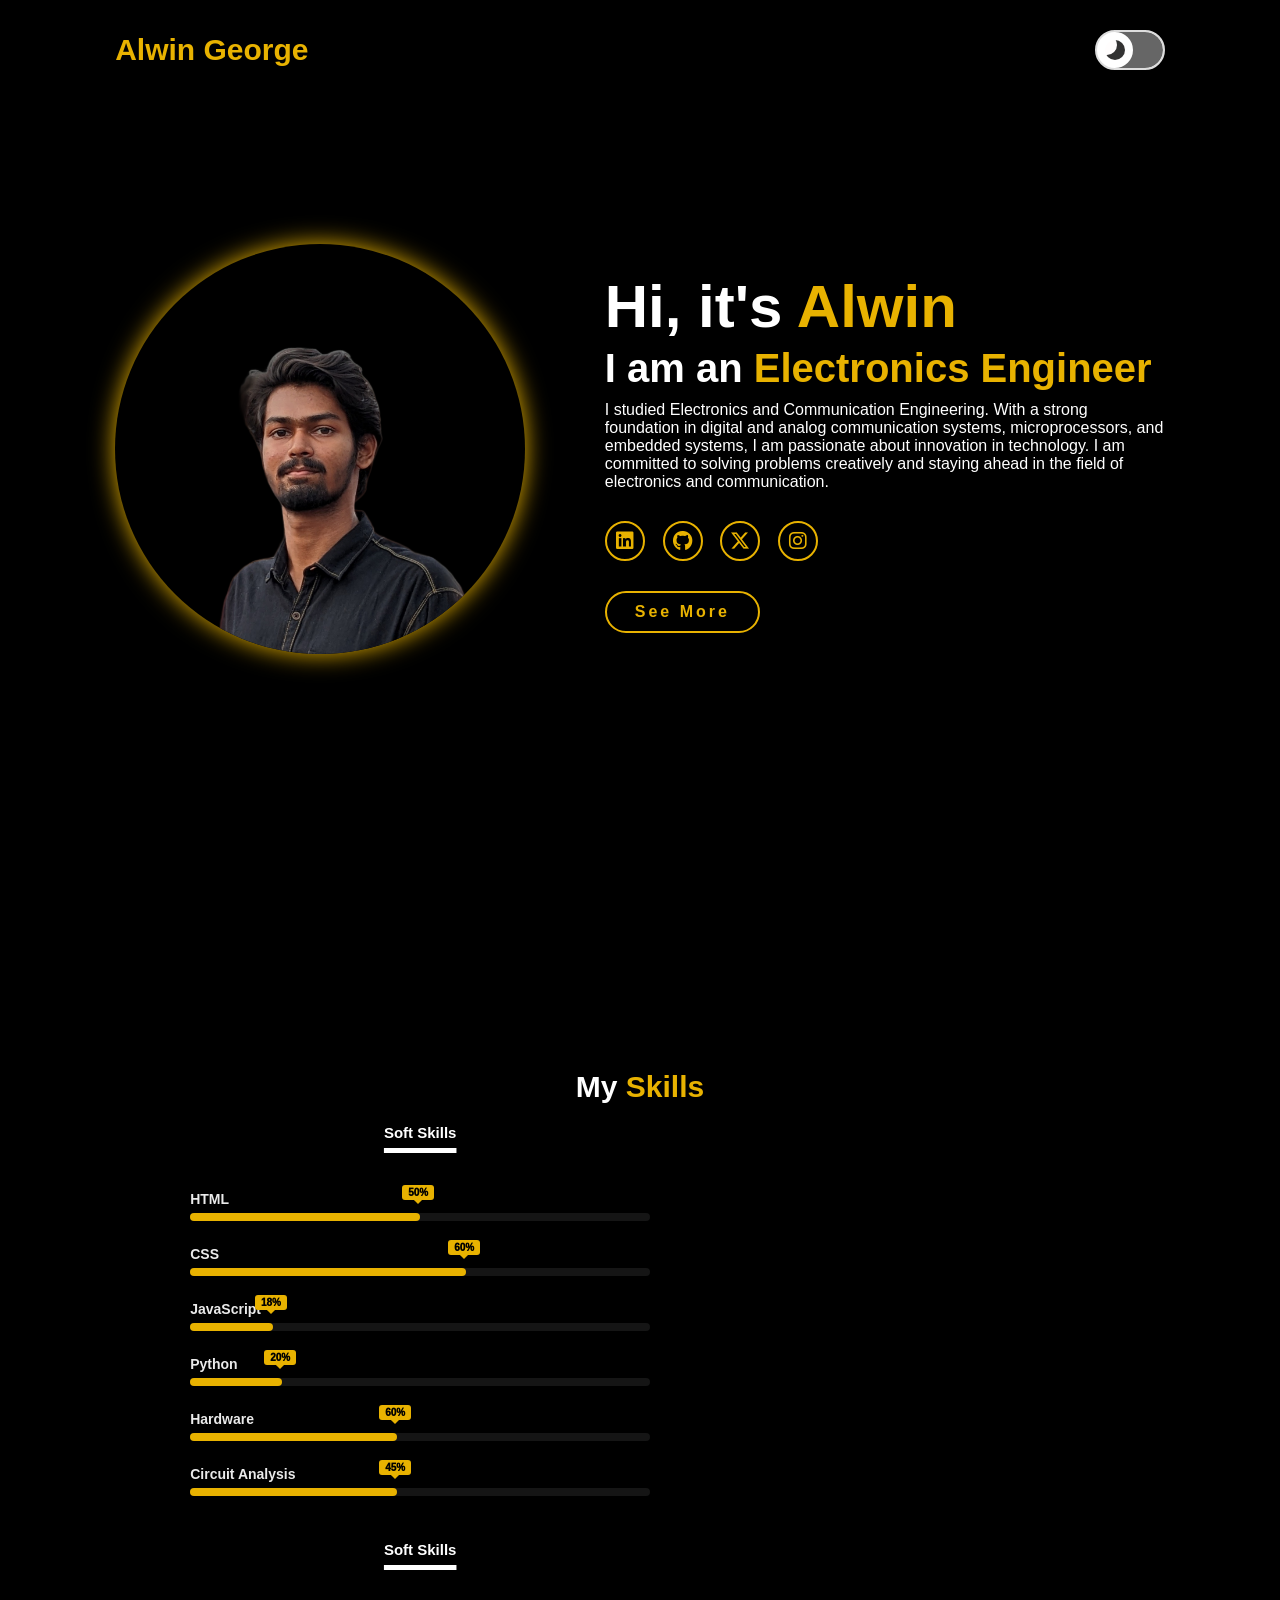
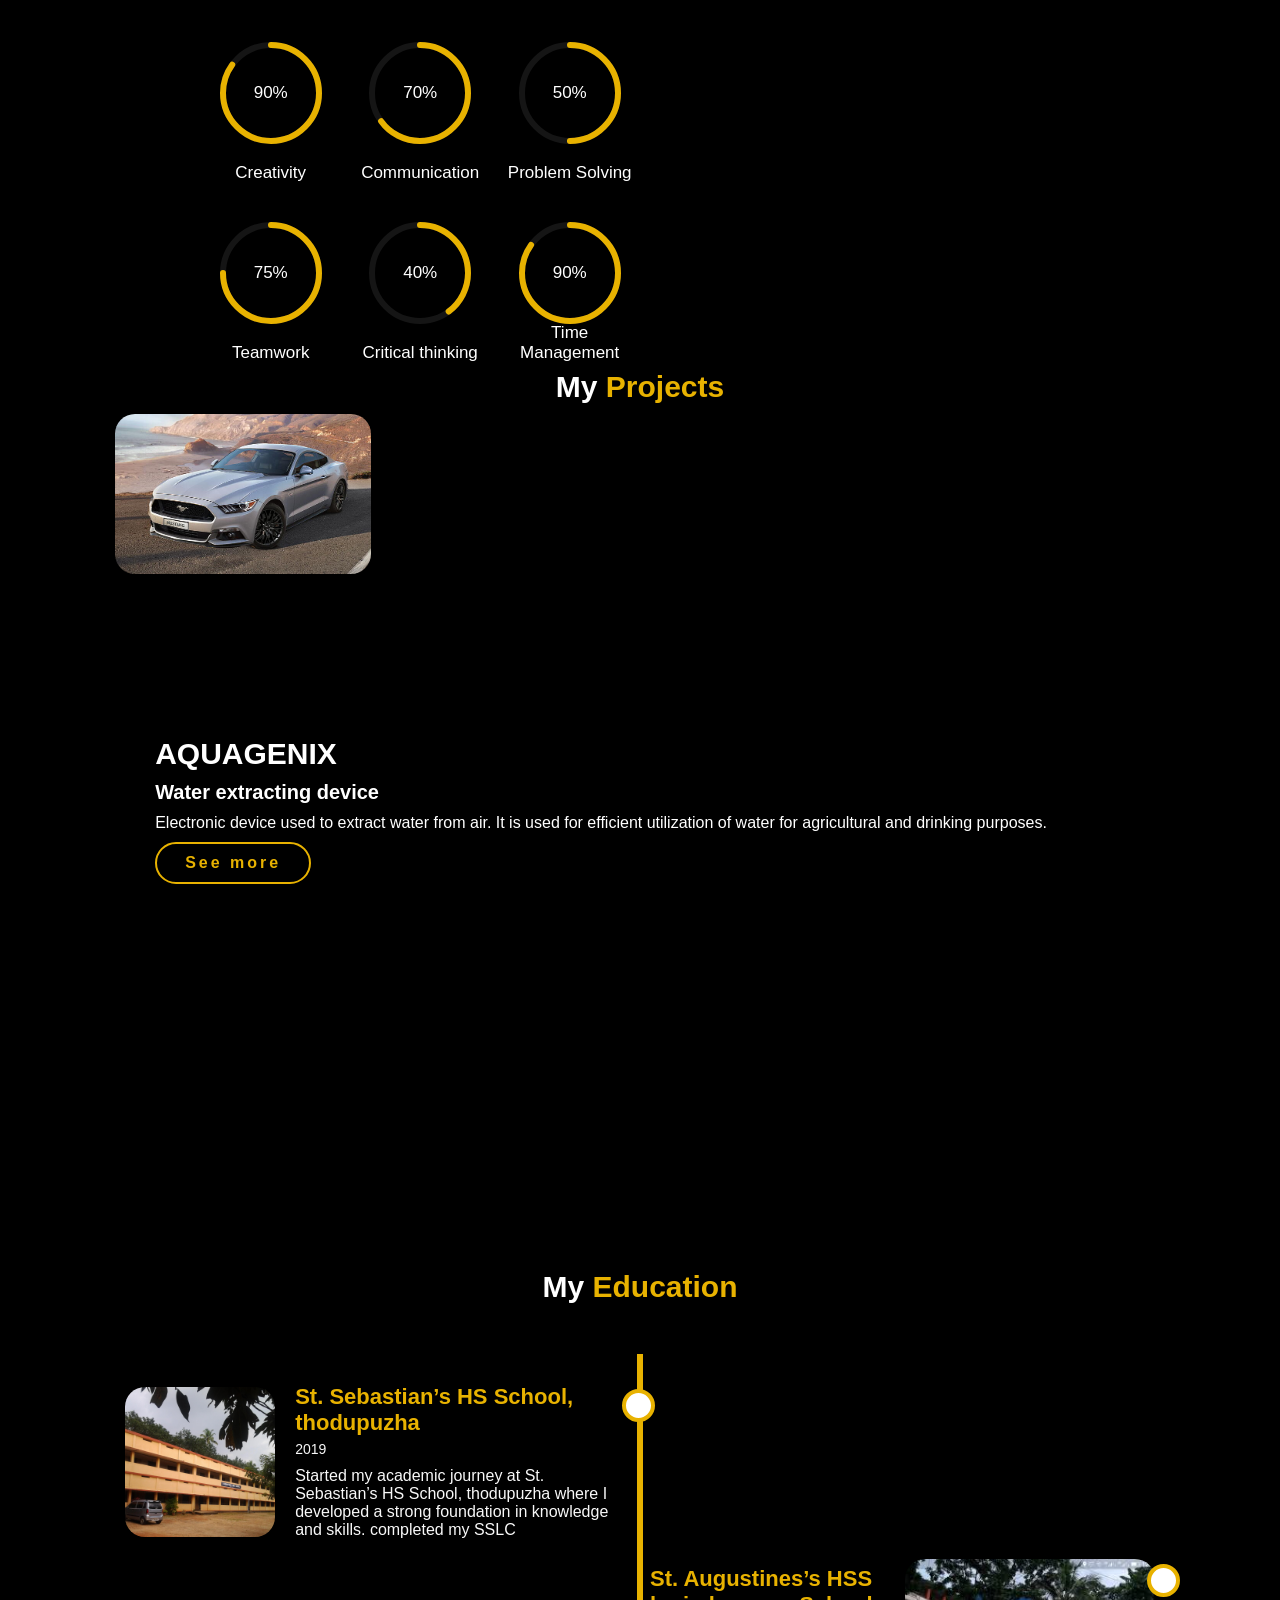
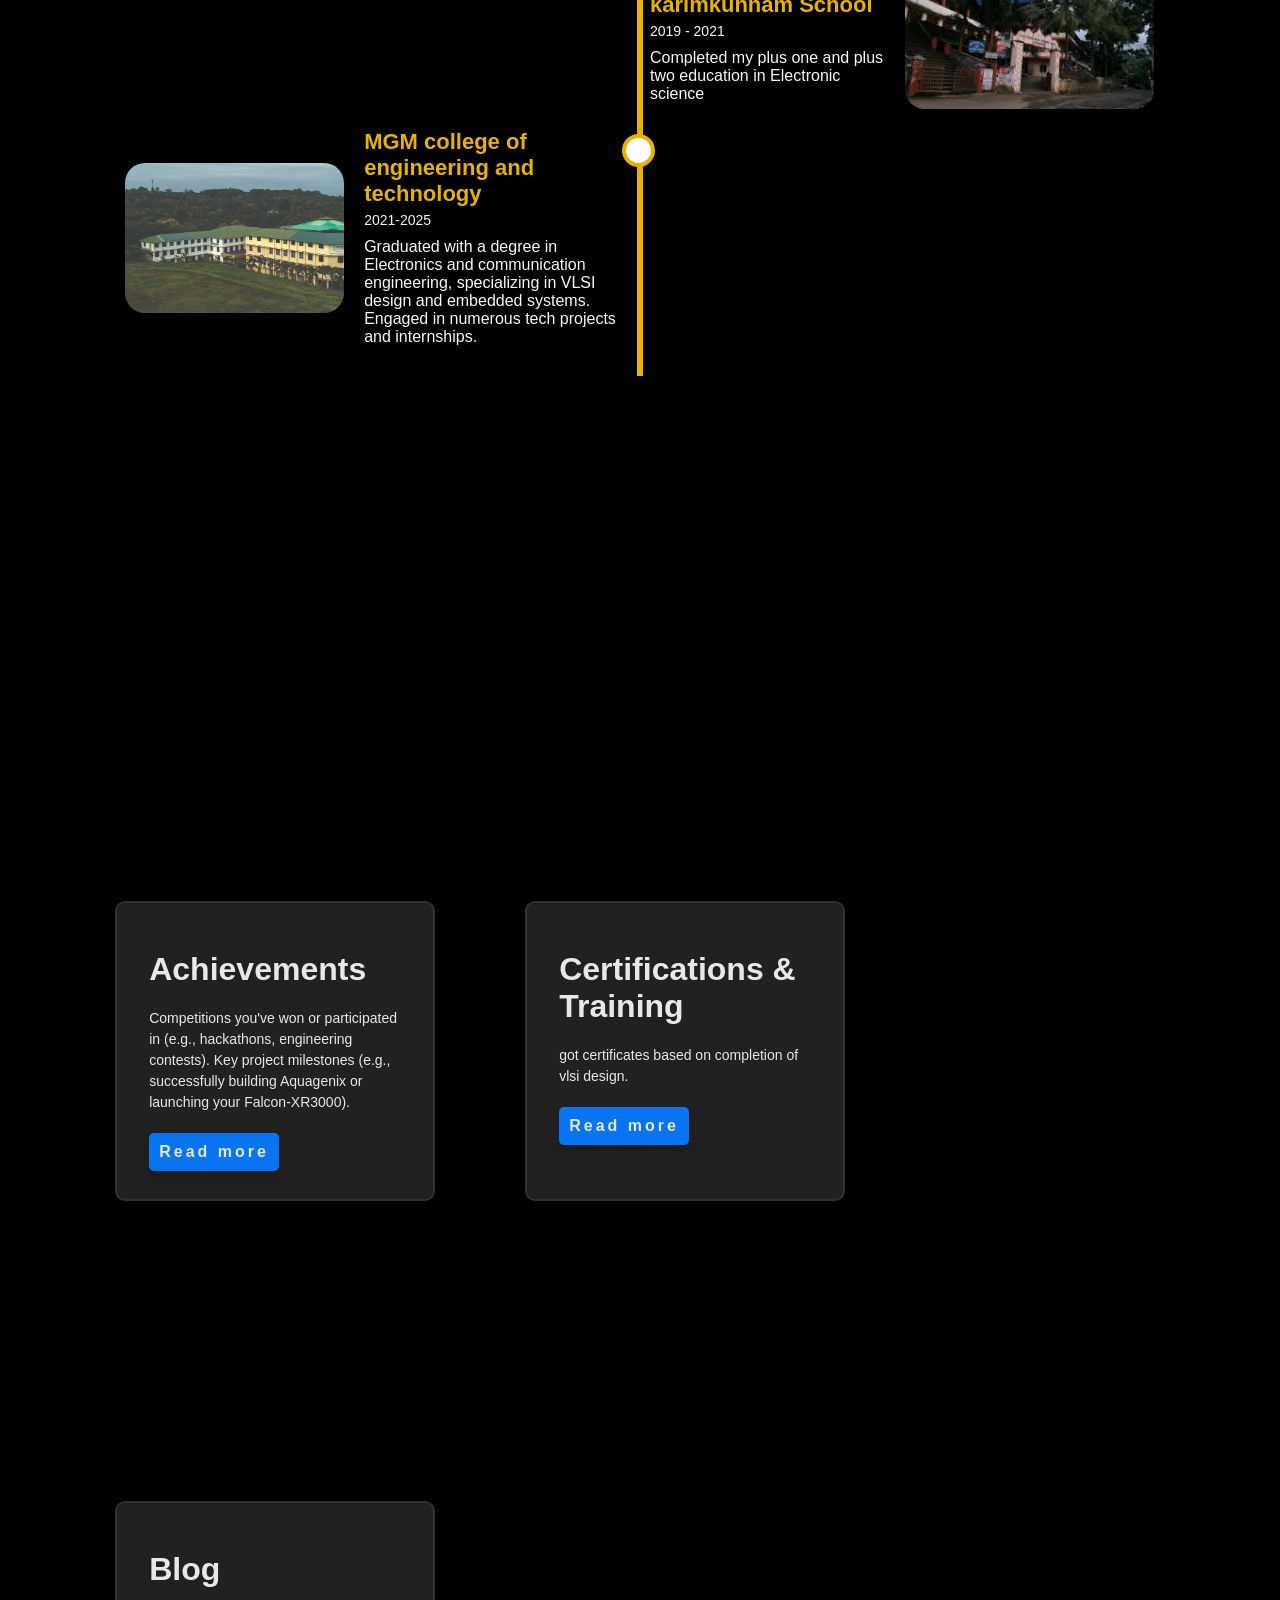
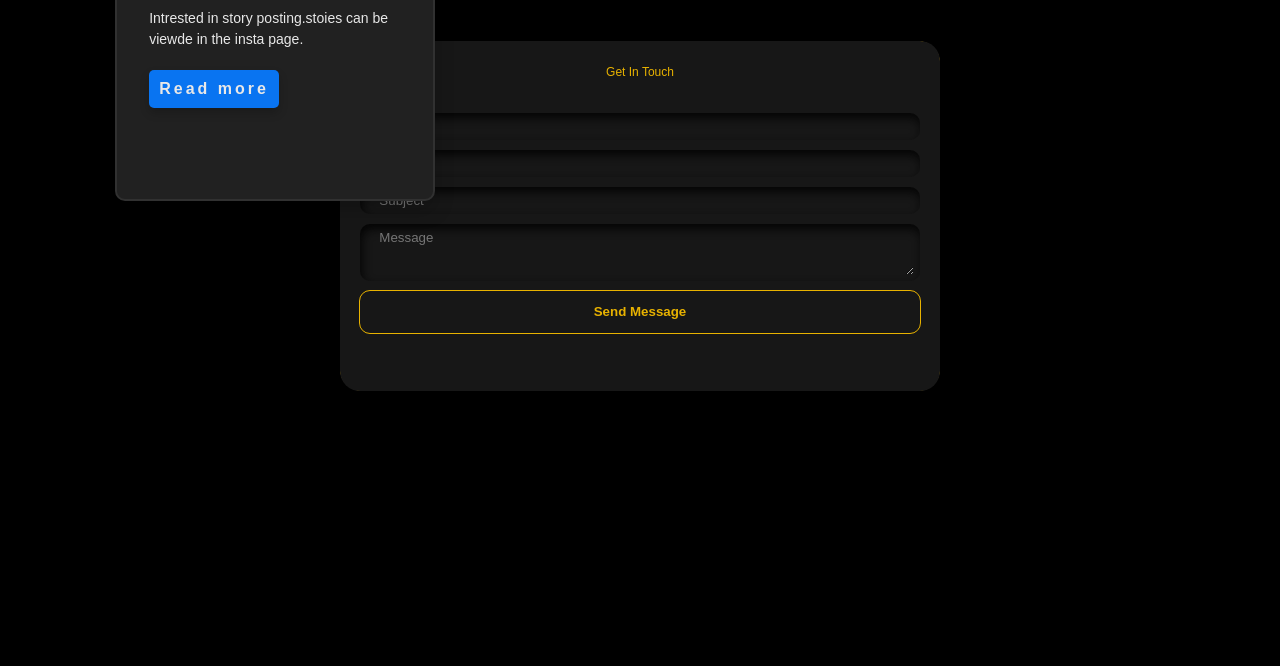
==== index.html @ cf235862 "Update and rename intex.html to index.html Signed-off-by: Alwin george <skywalker882288@gmail.com>" ====
<!DOCTYPE html>
<html>
    <head>
        <meta charset="UTF-8">
        <meta name="viewport" content="width=device-width, initial-scale=1.0">
        <meta http-equiv="X-UA-Compatible" content="IE-edge">
        <link rel="stylesheet" href="https://cdnjs.cloudflare.com/ajax/libs/font-awesome/6.5.2/css/all.min.css">
        <link rel="stylesheet" href="portfolio.css">
        <title>Alwin Portfolio</title>
    </head>
    <body>
        <header>
            <a href="#" class="logo">Alwin George</a>
            <div class="toggle">
                <input type="checkbox" />
                <label></label>
            </div>
              
              
        </header>
        <section class="home">
            <div class="home-img">
                <img src="alwin.png" alt="Alwin's Picture">
            </div>
            <div class="home-content">
                <h1>Hi, it's <span>Alwin</span></h1>
                <h3 class="typing-text">I am an <span>Electronics Engineer</span></h3>
                <p>I studied Electronics and Communication Engineering. 
                    With a strong foundation in digital and analog communication systems, microprocessors, and embedded systems, 
                    I am passionate about innovation in technology. I am committed to solving problems creatively and staying 
                    ahead in the field of electronics and communication.</p>
                <div class="social-icons">
                    <a href="https://linkedin.com/in/alwin-george-820756281"><i class="fa-brands fa-linkedin"></i></a>
                    <a href="https://github.com/skywalker882288"><i class="fa-brands fa-github"></i></a>
                    <a href="https://x.com/Skywalker882288"><i class="fa-brands fa-x-twitter"></i></a>
                    <a href="https://www.instagram.com/alwin4244/profilecard/?igsh=MTJyeGJkdmxrNzdmYg=="><i class="fa-brands fa-instagram"></i></a>
                </div>
                <a href="#" class="btn">See More</a>
            </div>
        </section>

        <section class="skills">
            <h1 class="sub-title">
                My <span>Skills</span>
            </h1>
            <div class="one">
                <div class="container">
                    <h1 class="heading">Soft Skills</h1>
                    <div class="skill-box">
                        <span class="title">HTML</span>
            
                        <div class="skill-bar">
                            <span class="skill-per html">
                                <span class="tooltip">50%</span>
                            </span>
                        </div>
                    </div>
            
                    <div class="skill-box">
                        <span class="title">CSS</span>
            
                        <div class="skill-bar">
                            <span class="skill-per css">
                                <span class="tooltip">60%</span>
                            </span>
                        </div>
                    </div>
                    <div class="skill-box">
                        <span class="title">JavaScript</span>
            
                        <div class="skill-bar">
                            <span class="skill-per javascript">
                                <span class="tooltip">18%</span>
                            </span>
                        </div>
                    </div>
                    <div class="skill-box">
                        <span class="title">Python</span>
            
                        <div class="skill-bar">
                            <span class="skill-per nodejs">
                                <span class="tooltip">20%</span>
                            </span>
                        </div>
                    </div>

                    <div class="skill-box">
                        <span class="title">Hardware</span>
            
                        <div class="skill-bar">
                            <span class="skill-per hardware">
                                <span class="tooltip">60%</span>
                            </span>
                        </div>
                    </div>

                    <div class="skill-box">
                        <span class="title">Circuit Analysis</span>
            
                        <div class="skill-bar">
                            <span class="skill-per hardware">
                                <span class="tooltip">45%</span>
                            </span>
                        </div>
                    </div>
                </div> 

                <div class="container" id="professional-skills">
                    <h1 class="heading">Soft Skills</h1>
                    <div class="radial-bars">
                        <div class="radial-bar">
                            <svg viewBox="0 0 200 200">
                                <circle class="progress-bar" cx="100" cy="100" r="80"></circle>
                                <circle class="path path-1" cx="100" cy="100" r="80"></circle>
                            </svg>
                            <div class="percentage">90%</div>
                            <div class="text">Creativity</div>
                        </div>
        
                        <div class="radial-bar">
                            <svg viewBox="0 0 200 200">
                                <circle class="progress-bar" cx="100" cy="100" r="80"></circle>
                                <circle class="path path-2" cx="100" cy="100" r="80"></circle>
                            </svg>
                            <div class="percentage">70%</div>
                            <div class="text">Communication</div>
                        </div>
        
                        <div class="radial-bar">
                            <svg viewBox="0 0 200 200">
                                <circle class="progress-bar" cx="100" cy="100" r="80"></circle>
                                <circle class="path path-3" cx="100" cy="100" r="80"></circle>
                            </svg>
                            <div class="percentage">50%</div>
                            <div class="text">Problem Solving</div>
                        </div>
        
                        <div class="radial-bar">
                            <svg viewBox="0 0 200 200">
                                <circle class="progress-bar" cx="100" cy="100" r="80"></circle>
                                <circle class="path path-4" cx="100" cy="100" r="80"></circle>
                            </svg>
                            <div class="percentage">75%</div>
                            <div class="text">Teamwork</div>
                        </div>
        
                        <div class="radial-bar">
                            <svg viewBox="0 0 200 200">
                                <circle class="progress-bar" cx="100" cy="100" r="80"></circle>
                                <circle class="path path-5" cx="100" cy="100" r="80"></circle>
                            </svg>
                            <div class="percentage">40%</div>
                            <div class="text">Critical thinking</div>
                        </div>
        
                        <div class="radial-bar">
                            <svg viewBox="0 0 200 200">
                                <circle class="progress-bar" cx="100" cy="100" r="80"></circle>
                                <circle class="path path-6" cx="100" cy="100" r="80"></circle>
                            </svg>
                            <div class="percentage">90%</div>
                            <div class="text">Time Management</div>
                        </div>
                    </div>
                </div>   

            </div>
        </section>

        <section class="skills">
          <h1 class="sub-title">
            My <span>Projects</span>
          </h1>
            
            <div class="one">
                <div class="project-img">
                    <img src="project1.jpg" alt="Aquagenix water extraction device">
                </div>
                <div class="project-content">
                    <h1>AQUAGENIX</h1>
                    <h3>Water extracting device</h3>
                    <p>Electronic device used to extract water from air. It is used for efficient utilization of water for agricultural and drinking purposes.</p>
                    <a href="#" id="seeMoreBtn1" class="project-btn">See more</a>
    
                    <!-- Modal for AQUAGENIX -->
                    <div id="myModal1" class="modal">
                        <div class="modal-content">
                            <span class="close" data-modal="myModal1">&times;</span>
                            <h3>About Aquagenix</h3>
                            <p>Aquagenix is an innovative device designed to extract water from air for agricultural and drinking purposes, promoting efficient water utilization.</p>
                            <a href="#" id="seeMoreBtn1" class="project-btn">See more</a>
                        </div>
                    </div>
                </div>

            </div>
           
        </section>


        <section class="skills">
          <h1 class="sub-title">
            My <span>Education</span>
          </h1>
          <div class="timeline">
            <div class="timeline-item left">
              <img src="sebastin.jpg" alt="School 1 Image">
              <div class="edcontent">
                  <h3 class="edsub">St. Sebastian’s HS School, thodupuzha</h3>
                  <time class="edsub">2019</time>
                  <p class="edsub">Started my academic journey at St. Sebastian’s HS School, thodupuzha where I developed a strong foundation in knowledge and  skills. completed my SSLC</p>
              </div>
            </div>

            <div class="timeline-item right">
              <div class="edcontent">
                  <h3 class="edsub">St. Augustines’s HSS karimkunnam School</h3>
                  <time class="edsub">2019 - 2021</time>
                  <p class="edsub">Completed my plus one and plus two education in Electronic science</p>
              </div>
              <img src="augustins.jpeg" alt="School 2 Image">
            </div>

            <div class="timeline-item left">
              <img src="mgm.jpg" alt="College Image">
              <div class="edcontent">
                  <h3 class="edsub">MGM college of engineering and technology</h3>
                  <time class="edsub">2021-2025</time>
                  <p class="edsub">Graduated with a degree in Electronics and communication engineering, specializing in VLSI design  and embedded systems. Engaged in numerous tech projects and internships.</p>
      
              </div>
            </div>

          </div>
        </section>

       


        <section class="home">
          <div class="one">
             <div class="card">
                <div class="content">
                  <p class="card-heading">Achievements
                  </p><p class="para">
                    Competitions you've won or participated in (e.g., hackathons, engineering contests).
                    Key project milestones (e.g., successfully building Aquagenix or launching your Falcon-XR3000).
                  </p>
                  <button class="btn">Read more</button>
                </div>
            </div>

            <div class="card">
                <div class="content">
                  <p class="card-heading">Certifications & Training
                  </p><p class="para">
                    got certificates based on completion of vlsi design.
                  </p>
                  <button class="btn">Read more</button>
                </div>
            </div>

            <div class="card">
                <div class="content">
                  <p class="card-heading">Blog
                  </p><p class="para">
                    Intrested in story posting.stoies can be viewde in the insta page.
                  </p>
                  <button class="btn">Read more</button>
                </div>
            </div>
          </div>
           

        </section>

        <section class="home">
            <div class="form-card1">
                <div class="form-card2">
                  <form class="form">
                    <p class="form-heading">Get In Touch</p>
              
                    <div class="form-field">
                      <input required="" placeholder="Name" class="input-field" type="text" />
                    </div>
              
                    <div class="form-field">
                      <input
                        required=""
                        placeholder="Email"
                        class="input-field"
                        type="email"
                      />
                    </div>
              
                    <div class="form-field">
                      <input
                        required=""
                        placeholder="Subject"
                        class="input-field"
                        type="text"
                      />
                    </div>
              
                    <div class="form-field">
                      <textarea
                        required=""
                        placeholder="Message"
                        cols="30"
                        rows="3"
                        class="input-field"
                      ></textarea>
                    </div>
              
                    <button class="sendMessage-btn">Send Message</button>
                  </form>
                </div>
              </div>
              
        </section>
    </body>
</html>
---- portfolio.css ----
* {
    margin: 0;
    padding: 0;
    box-sizing: border-box;
    text-decoration: none;
    border: none;
    outline: none;
    font-family: 'Gill Sans', 'Gill Sans MT', Calibri, 'Trebuchet MS', sans-serif;
  }
  
  html {
    font-size: 62.5%;
  }
  
  body {
    width: 100%;
    height: 100vh;
    overflow-x: hidden;
    background-color: black;
    color: white;
  }
  
  header {
    margin-top: 20px;
    position: fixed;
    top: 0;
    left: 0;
    width: 100%;
    padding: 1rem 9%;
    background-color: transparent;
    display: flex;
    justify-content: space-between;
    align-items: center;
    z-index: 100;
  }
  
  .logo {
    font-size: 3rem;
    color: rgb(232, 178, 0);
    font-weight: 800;
    cursor: pointer;
    transition: 0.5s ease;
  }

  
  .logo:hover {
    transform: scale(1.1);
  }


  .toggle {
    position: relative;
    box-sizing: border-box;
  }
  .toggle input[type="checkbox"] {
    position: absolute;
    left: 0;
    top: 0;
    z-index: 10;
    width: 100%;
    height: 100%;
    cursor: pointer;
    opacity: 0;
  }
  .toggle label {
    position: relative;
    display: flex;
    align-items: center;
    box-sizing: border-box;
  }
  .toggle label:before {
    content: "";
    width: 70px;
    height: 40px;
    background: #fff;
    border: 2px solid #ddd;
    box-shadow: inset -30px 0 0 #666;
    position: relative;
    display: inline-block;
    border-radius: 20px;
    box-sizing: border-box;
    transition: 0.25s ease-in;
  }
  
  .toggle label:after {
    content: "";
    width: 20px;
    height: 20px;
    position: absolute;
    left: 10px;
    top: 10px;
    border-radius: 50%;
    background: #fffdfd;
    box-shadow: inset -8px -5px #333;
    transition: 0.2s ease-in-out;
  }
  
  .toggle input[type="checkbox"]:checked + label:before {
    box-shadow: inset 30px 0 0 rgb(232, 178, 0);
  }
  .toggle input[type="checkbox"]:checked + label:after {
    box-shadow: inset 0 0 0 2px #fff;
    background: rgb(232, 178, 0);
    left: 39px;
    top: 8px;
    border: 2px dashed #fff;
  }
  

  
  
  section {
    min-height: 100vh;
    padding: 5rem 9%;
  }
  
  .home {
    display: flex;
    justify-content: center;
    align-items: center;
    gap: 8rem;
    background-color: black;
  }
  
  .home .home-content h1 {
    font-size: 6rem;
    font-weight: 700;
    line-height: 1.3;
  }
  
  span {
    color: rgb(232, 178, 0);
  }
  
  .home-content h3 {
    font-size: 4rem;
    margin-bottom: 1rem;
    font-weight: 700;
  }
  
  .home-content p {
    font-size: 1.6rem;
  }
  
  .home-img {
    border-radius: 50%;
  }
  
  .home-img img {
    position: relative;
    width: 32vw;
    border-radius: 50%;
    box-shadow: 0 0 25px rgb(232, 178, 0);
    cursor: pointer;
    transition: 0.2s linear;
  }
  
  .social-icons a {
    display: inline-flex;
    justify-content: center;
    align-items: center;
    width: 4rem;
    height: 4rem;
    background-color: transparent;
    border: 0.2rem solid rgb(232, 178, 0);
    font-size: 2rem;
    border-radius: 50%;
    margin: 3rem 1.5rem 3rem 0;
    transition: 0.3s ease;
    color: rgb(232, 178, 0);
  }
  
  .social-icons a:hover {
    color: black;
    transform: scale(1.3) translateY(-5px);
    background-color: rgb(232, 178, 0);
    box-shadow: 0 0 25px rgb(232, 178, 0);
  }
  
  .btn {
    display: inline-block;
    padding: 1rem 2.8rem;
    background-color: black;
    border-radius: 4rem;
    font-size: 1.6rem;
    color: rgb(232, 178, 0);
    letter-spacing: 0.3rem;
    font-weight: 600;
    border: 2px solid rgb(232, 178, 0);
    transition: 0.3s ease;
    cursor: pointer;
  }
  
  .btn:hover {
    transform: scale(1.03);
    background-color: rgb(232, 178, 0);
    color: black;
    box-shadow: 0 0 25px rgb(232, 178, 0);
  }
  
  .sub-title{
    text-align: center;
    font-size: 3rem;
    padding: 12rem 0 1rem;
  }
  
  .one{
    height: 70vh;
    display: flex;
    flex-wrap: wrap;
  }
  
  .heading{
    text-align: center;
    text-decoration: underline;
    text-underline-offset: 1rem;
    text-decoration-thickness: 0.5rem;
    margin-bottom: 5rem;
  }
  
  .container {
  position: relative;
  max-width: 500px;
  width: 100%;
  background: transparent;
  margin: 0 55px;
  padding: 10px 20px;
  border-radius: 7px;
  }
  
  .container .skill-box {
  width: 100%;
  margin: 25px 0;
  }
  
  .skill-box .title {
  display: block;
  font-size: 14px;
  font-weight: 600;
  color: #eaeaea;
  }
  
  .skill-box .skill-bar {
  height: 8px;
  width: 100%;
  border-radius: 6px;
  margin-top: 6px;
  background: rgba(203, 203, 203, 0.1);
  }
  
  .skill-bar .skill-per {
  position: relative;
  display: block;
  height: 100%;
  width: 90%;
  border-radius: 6px;
  background: rgb(232, 178, 0);
  animation: progress 1s ease-in-out forwards;
  opacity: 0;
  }
  
  .skill-per.html {
  width: 50%;
  animation-delay: 1s;
  }
  
  .skill-per.css {
  width: 60%;
  animation-delay: 1s;
  }
  
  .skill-per.javascript {
  width: 18%;
  animation-delay: 1s;
  }
  
  .skill-per.nodejs {
  width: 20%;
  animation-delay: 1s;
  }
  
  .skill-per.hardware {
    width: 60%;
    animation-delay: 1s;
  }
  
  .skill-per.hardware {
    width: 45%;
    animation-delay: 1s;
  }
  
  @keyframes progress {
  0% {
  width: 0;
  opacity: 1;
  }
  
  100% {  
  opacity: 1;
  }
  }
  
  .skill-per .tooltip {
  position: absolute;
  right: -14px;
  top: -28px;
  font-size: 10px;
  font-weight: 1000;
  color: #000000;
  padding: 2px 6px;
  border-radius: 3px;
  background: rgb(232, 178, 0);
  z-index: 1;
  }
  
  .tooltip::before {
  content: '';
  position: absolute;
  left: 50%;
  bottom: -2px;
  height: 10px;
  width: 10px;
  z-index: -1;
  background-color: rgb(232, 178, 0);
  transform: translateX(-50%) rotate(45deg);
  }
  
  @keyframes showText {
    100%{
        opacity: 1;
    }
  }
  
  .radial-bars {
    width: 100%;
    display: flex;
    flex-wrap: wrap;
    justify-content: space-evenly;
    align-items: flex-start;
  }
  
  .radial-bars .radial-bar {
    width: 30%;
    height: 170px;
    margin-bottom: 10px;
    position: relative;
  }
  
  .radial-bars .radial-bar svg {
    position: absolute;
    top: 50%;
    left: 50%;
    transform: translate(-50%, -50%) rotate(-90deg);
    width: 120px;
    height: 160px;
  }
  
  .radial-bars .radial-bar .progress-bar {
    stroke-width: 10;
    stroke:  rgba(203, 203, 203, 0.1);
    fill: transparent;
    stroke-dasharray: 502;
    stroke-dashoffset: 502;
    stroke-linecap: round;
    animation: animate-bar .1s linear forwards;
  }
  
  @keyframes animate-bar {
    100% {
        stroke-dashoffset: -1;
    }
  }
  
  .path-1 {
    stroke-width: 10;
    stroke: rgb(232, 178, 0);
    fill: transparent;
    stroke-dasharray: 502;
    stroke-dashoffset: 502;
    stroke-linecap: round;
  }
  
  .path-2 {
    stroke-width: 10;
    stroke: rgb(232, 178, 0);
    fill: transparent;
    stroke-dasharray: 502;
    stroke-dashoffset: 502;
    stroke-linecap: round;
  }
  
  .path-3 {
    stroke-width: 10;
    stroke: rgb(232, 178, 0);
    fill: transparent;
    stroke-dasharray: 502;
    stroke-dashoffset: 502;
    stroke-linecap: round;
  }
  
  .path-4 {
    stroke-width: 10;
    stroke: rgb(232, 178, 0);
    fill: transparent;
    stroke-dasharray: 502;
    stroke-dashoffset: 502;
    stroke-linecap: round;
  }
  
  .path-5 {
    stroke-width: 10;
    stroke: rgb(232, 178, 0);
    fill: transparent;
    stroke-dasharray: 502;
    stroke-dashoffset: 502;
    stroke-linecap: round;
  }
  
  .path-6 {
    stroke-width: 10;
    stroke: rgb(232, 178, 0);
    fill: transparent;
    stroke-dasharray: 502;
    stroke-dashoffset: 502;
    stroke-linecap: round;
  }
  
  .path-1 {
    animation: animate-path 1s 1s linear forwards;
  }
  .path-2 {
    animation: animate-path2 1s 1s linear forwards;
  }
  .path-3 {
    animation: animate-path3 1s 1s linear forwards;
  }
  .path-4 {
    animation: animate-path4 1s 1s linear forwards;
  }
  
  .path-5 {
    animation: animate-path5 1s 1s linear forwards;
  }
  
  .path-6 {
    animation: animate-path6 1s 1s linear forwards;
  }
  
  @keyframes animate-path {
    100% {
        stroke-dashoffset: 75.3;
    }
  }
  
  @keyframes animate-path2 {
    100% {
        stroke-dashoffset: 175.7;
    }
  }
  
  @keyframes animate-path3 {
    100% {
        stroke-dashoffset: 251;
    }
  }
  
  @keyframes animate-path4 {
    100% {
        stroke-dashoffset: 125.5;
    }
  }
  
  @keyframes animate-path5 {
    100% {
        stroke-dashoffset: 302.2;
    }
  }
  
  @keyframes animate-path6 {
    100% {
        stroke-dashoffset: 75.7;
    }
  }
  
  
  
  .radial-bar .percentage {
    position: absolute;
    top: 50%;
    left: 50%;
    transform: translate(-50%, -50%);
    font-size: 17px;
    font-weight: 500;
    animation: showText 0.5s 1s linear forwards;
    opacity: 0;
  }
  
  .radial-bar .text {
    width: 100%;
    position: absolute;
    text-align: center;
    left: 50%;
    bottom: -5px;
    transform: translateX(-50%);
    font-size: 17px;
    font-weight: 500;
    animation: showText 0.5s 1s linear forwards;
    opacity: 1;
  }
  
  
  .project-title {
    text-align: center;
    margin-left: 40px;
    font-size: 3rem;
    padding: 12rem 0 1rem;
  }
  
  .project-content h1 {
    margin-left: 40px;
    font-size: 3rem;
    margin-bottom: 1rem;
    font-weight: 700;
  }
  
  .project-content h3 {
    margin-left: 40px;
    font-size: 2rem;
    margin-bottom: 1rem;
    font-weight: 700;
  }
  
  .project-content p {
    margin-left: 40px;
    margin-bottom: 1rem;
    font-size: 1.6rem;
  }
  
  .project-img {
    border-radius: 50%;
  }
  
  .project-img img {
    position: relative;
    width: 20vw;
    border-radius: 20px;
    cursor: pointer;
    transition: 0.2s linear;
  }
  
  .project-btn {
    display: inline-block;
    padding: 1rem 2.8rem;
    margin-left: 40px;
    background-color: black;
    border-radius: 4rem;
    font-size: 1.6rem;
    color: rgb(232, 178, 0);
    letter-spacing: 0.3rem;
    font-weight: 600;
    border: 2px solid rgb(232, 178, 0);
    transition: 0.3s ease;
    cursor: pointer;
  }
  
  .project-btn:hover {
    transform: scale(1.03);
    margin-left: 40px;
    background-color: rgb(232, 178, 0);
    color: black;
    box-shadow: 0 0 25px rgb(232, 178, 0);
  }
  
  .project-img img:hover {
    font-weight: 500;
  }
  
  
  
  .timeline {
    position: relative;
    max-width: 1300px;
    width: 100%;
    padding: 20px 0;
    margin: 40px auto;
  }
  
  .timeline::after {
    content: '';
    position: absolute;
    width: 6px;
    background-color: rgb(232, 178, 0);
    top: 0;
    bottom: 0;
    left: 50%;
    transform: translateX(-50%);
  }
  
  .timeline-item {
    padding: 10px 10px;
    position: relative;
    background-color: inherit;
    width: 50%;
    display: flex;
    align-items: center;
    
  }
  
  .timeline-item::after {
    content: '';
    position: absolute;
    width: 25px;
    height: 25px;
    right: -15px;
    background-color: white;
    border: 4px solid rgb(232, 178, 0);
    top: 15px;
    border-radius: 50%;
    z-index: 1;
  }
  
  .timeline-item.left {
    left: 0;
  }
  
  .timeline-item.right {
    left: 50%;
  }
  
  .timeline-item .content {
    padding: 20px;
    background-color: white;
    position: relative;
    border-radius: 6px;
    box-shadow: 0 4px 6px rgba(0, 0, 0, 0.1);
    flex: 1;
  }
  
  .timeline-item img {
    width: 250px;
    height: 150px;
    object-fit: cover;
    border-radius: 20px;
    margin-right: 20px;
  }
  
  .timeline-item.right img {
    margin-left: 20px;
    margin-right: 0;
  }
  
  .timeline-item.right .content {
    text-align: right;
  }
  
  .timeline-item h3 {
    margin-top: 0;
    font-size: 22px;
    color: rgb(232, 178, 0);
  }
  
  .timeline-item p {
    margin: 0;
    font-size: 16px;
    color: #f8f8f8;
  }
  
  .timeline-item time {
    display: block;
    margin: 5px 0 10px;
    font-size: 14px;
    color: #f7f7f7;
  }
  
  @media screen and (max-width: 768px) {
    .timeline::after {
        left: 20px;
    }
  
    .timeline-item {
        width: 100%;
        padding-left: 60px;
        padding-right: 25px;
    }
  
    .timeline-item.right {
        left: 0;
    }
  
    .timeline-item::after {
        left: 15px;
        right: auto;
    }
  
    .timeline-item.right .content {
        text-align: left;
    }
  
    .timeline-item.right img {
        margin-right: 20px;
        margin-left: 0;
    }
  }
  
  
  
  
  
  
  
  
  
  
  .modal {
    display: none; /* Hidden by default */
    position: fixed;
    z-index: 1; /* Sits on top */
    left: 0;
    top: 0;
    width: 100%;
    height: 100%;
    background-color: rgba(0, 0, 0, 0.5); /* Black background with opacity */
    overflow: auto; /* Allows scrolling if the content is too long */
  }
  
  /* Modal Content */
  .modal-content {
    background-color: white;
    margin: 15% auto;
    padding: 20px;
    border: 1px solid #888;
    width: 40%;
    border-radius: 10px;
    text-align: center;
  }
  
  /* Close Button */
  .close {
    color: #aaa;
    float: right;
    font-size: 28px;
    font-weight: bold;
  }
  
  .close:hover,
  .close:focus {
    color: black;
    text-decoration: none;
    cursor: pointer;
  }
  
  body.modal-open {
    overflow: hidden; /* Disable scrolling on the page when modal is open */
  }
  
  
  
  
  
  
  
  .card {
    position: relative;
    display: flex;
    align-items: center;
    justify-content: center;
    margin-top: 300px;
    margin-right: 90px;
    height: 300px;
    width: 320px;
    box-shadow: 0 10px 20px rgba(0, 0, 0, 0.2);
    padding: 32px;
    overflow: hidden;
    border-radius: 10px;
    background: #212121;
    border: 2px solid #313131;
    transition: all 0.5s cubic-bezier(0.23, 1, 0.320, 1);
  }
  
  .content {
    display: flex;
    width: 900px;
    height: 200px;
    flex-direction: column;
    align-items: flex-start;
    gap: 20px;
    color: #e8e8e8;
    transition: all 0.5s cubic-bezier(0.23, 1, 0.320, 1);
  }
  
  .content .card-heading {
    font-weight: 700;
    font-size: 32px;
  }
  
  .content .para {
    line-height: 1.5;
    font-size: 14px;
  }
  
  .content .btn {
    color: #e8e8e8;
    text-decoration: none;
    padding: 10px;
    font-weight: 600;
    border: none;
    cursor: pointer;
    background: #0974f1;
    border-radius: 5px;
    box-shadow: 0 5px 10px rgba(0, 0, 0, 0.2);
  }
  
  .card:hover {
    box-shadow: 0 0 20px rgb(232, 178, 0);
    border-color: rgb(232, 178, 0);
  }
  
  .content .btn:hover {
    outline: 2px solid #e8e8e8;
    background: transparent;
    color: #e8e8e8;
  }
  
  .content .btn:active {
    box-shadow: none;
  }
  
  
  
  
  .form {
    display: flex;
    flex-direction: column;
    align-self: center;
    font-family: inherit;
    gap: 10px;
    width: 600px;
    height: 350px;
    padding-inline: 2em;
    padding-bottom: 0.4em;
    background-color: #171717;
    //background-color: #0a192f;
    border-radius: 20px;
  }
  
  .form-heading {
    text-align: center;
    margin: 2em;
    color: rgb(232, 178, 0);
    font-size: 1.2em;
    background-color: transparent;
    align-self: center;
  }
  
  .form-field {
    display: flex;
    align-items: center;
    justify-content: center;
    gap: 0.5em;
    border-radius: 10px;
    padding: 0.6em;
    border: none;
    outline: none;
    color: white;
    background-color: #171717;
    box-shadow: inset 2px 5px 10px rgb(5, 5, 5);
  }
  
  .input-field {
    background: none;
    border: none;
    outline: none;
    width: 100%;
    color: rgb(232, 178, 0);
    padding-inline: 1em;
  }
  
  .sendMessage-btn {
    cursor: pointer;
    margin-bottom: 3em;
    padding: 1em;
    border-radius: 10px;
    border: none;
    outline: none;
    background-color: transparent;
    color: rgb(232, 178, 0);
    font-weight: bold;
    outline: 1px solid rgb(232, 178, 0);
    transition: all ease-in-out 0.3s;
  }
  
  .sendMessage-btn:hover {
    transition: all ease-in-out 0.3s;
    background-color: rgb(232, 178, 0);
    color: #000;
    cursor: pointer;
    box-shadow: inset 2px 5px 10px rgb(5, 5, 5);
  }
  
  .form-card1 {
    background-image: linear-gradient(163deg, rgb(232, 178, 0) 0%, rgb(232, 178, 0)  100%);
    border-radius: 22px;
    transition: all 0.3s;
  }
  
  .form-card1:hover {
    box-shadow: 0px 0px 30px 1px rgb(232, 178, 0);
  }
  
  .form-card2 {
    border-radius: 0;
    transition: all 0.2s;
  }
  
  .form-card2:hover {
    transform: scale(0.98);
    border-radius: 20px;
  }
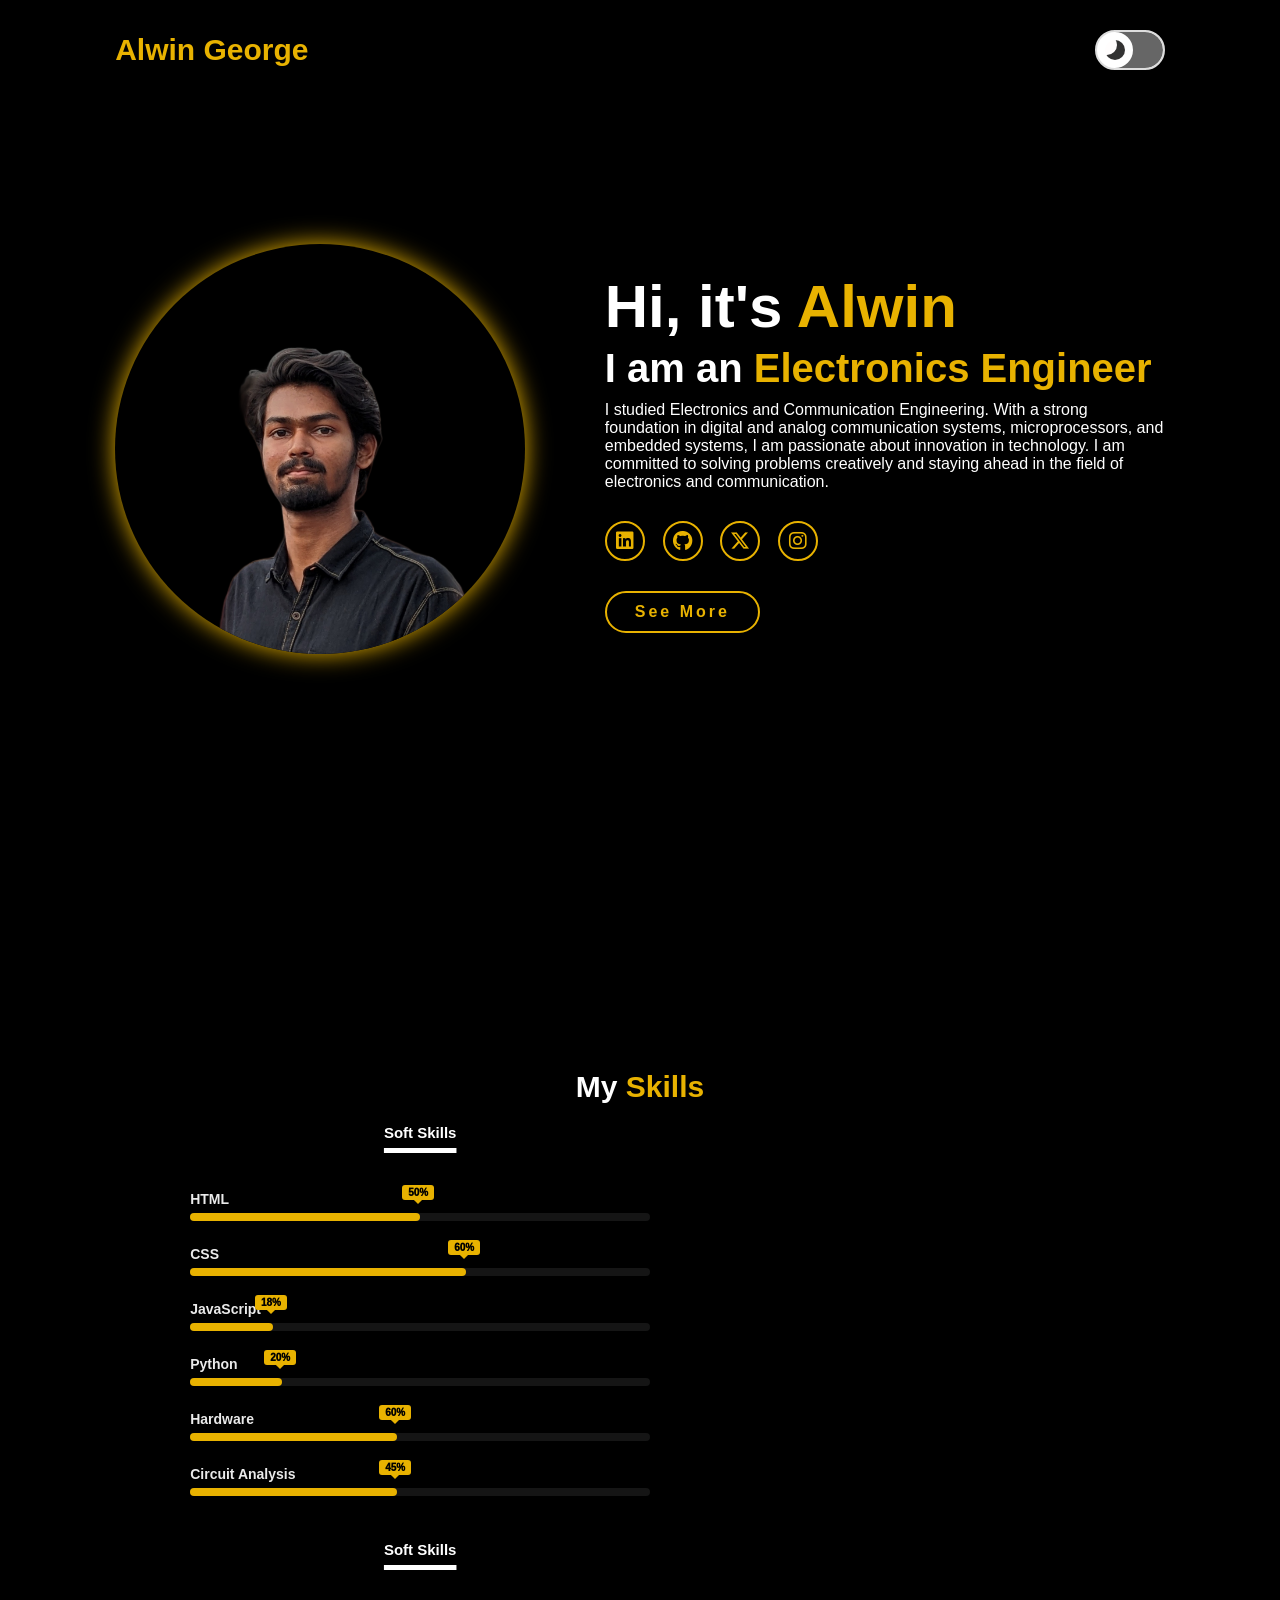
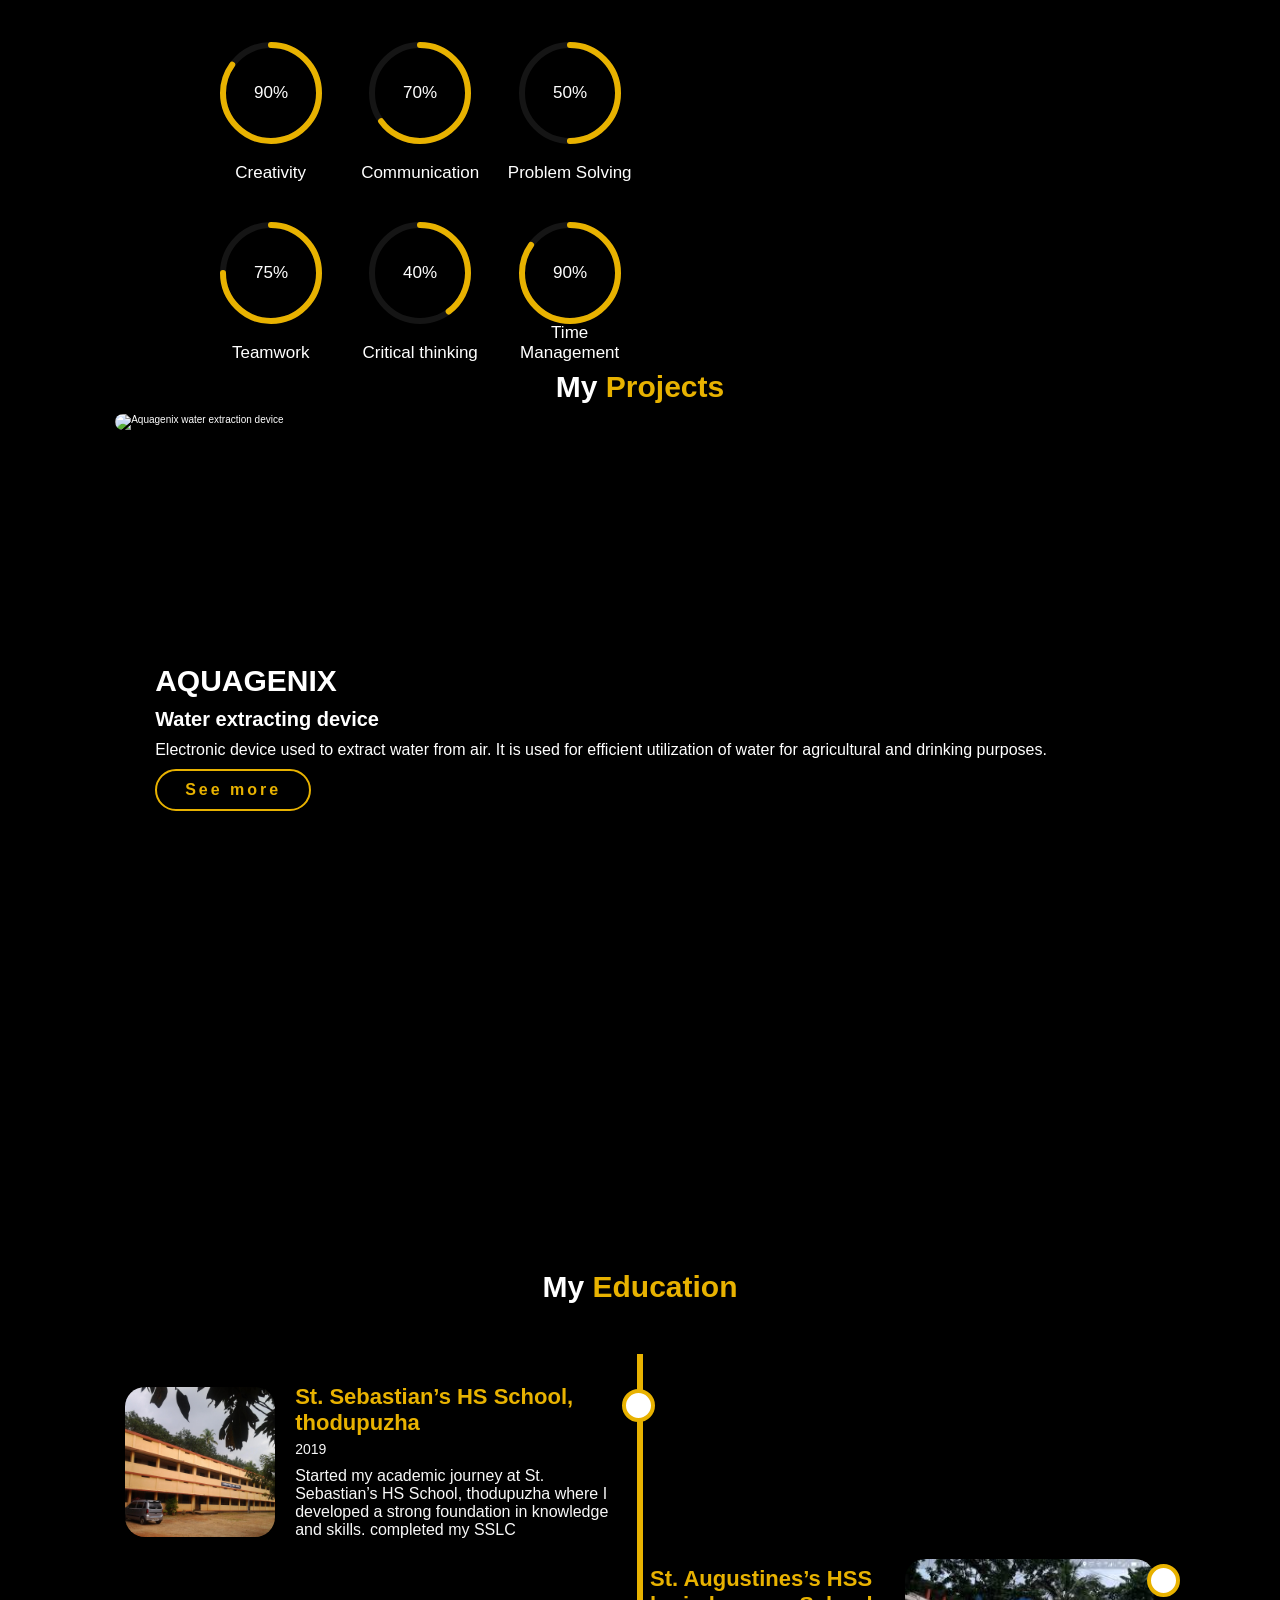
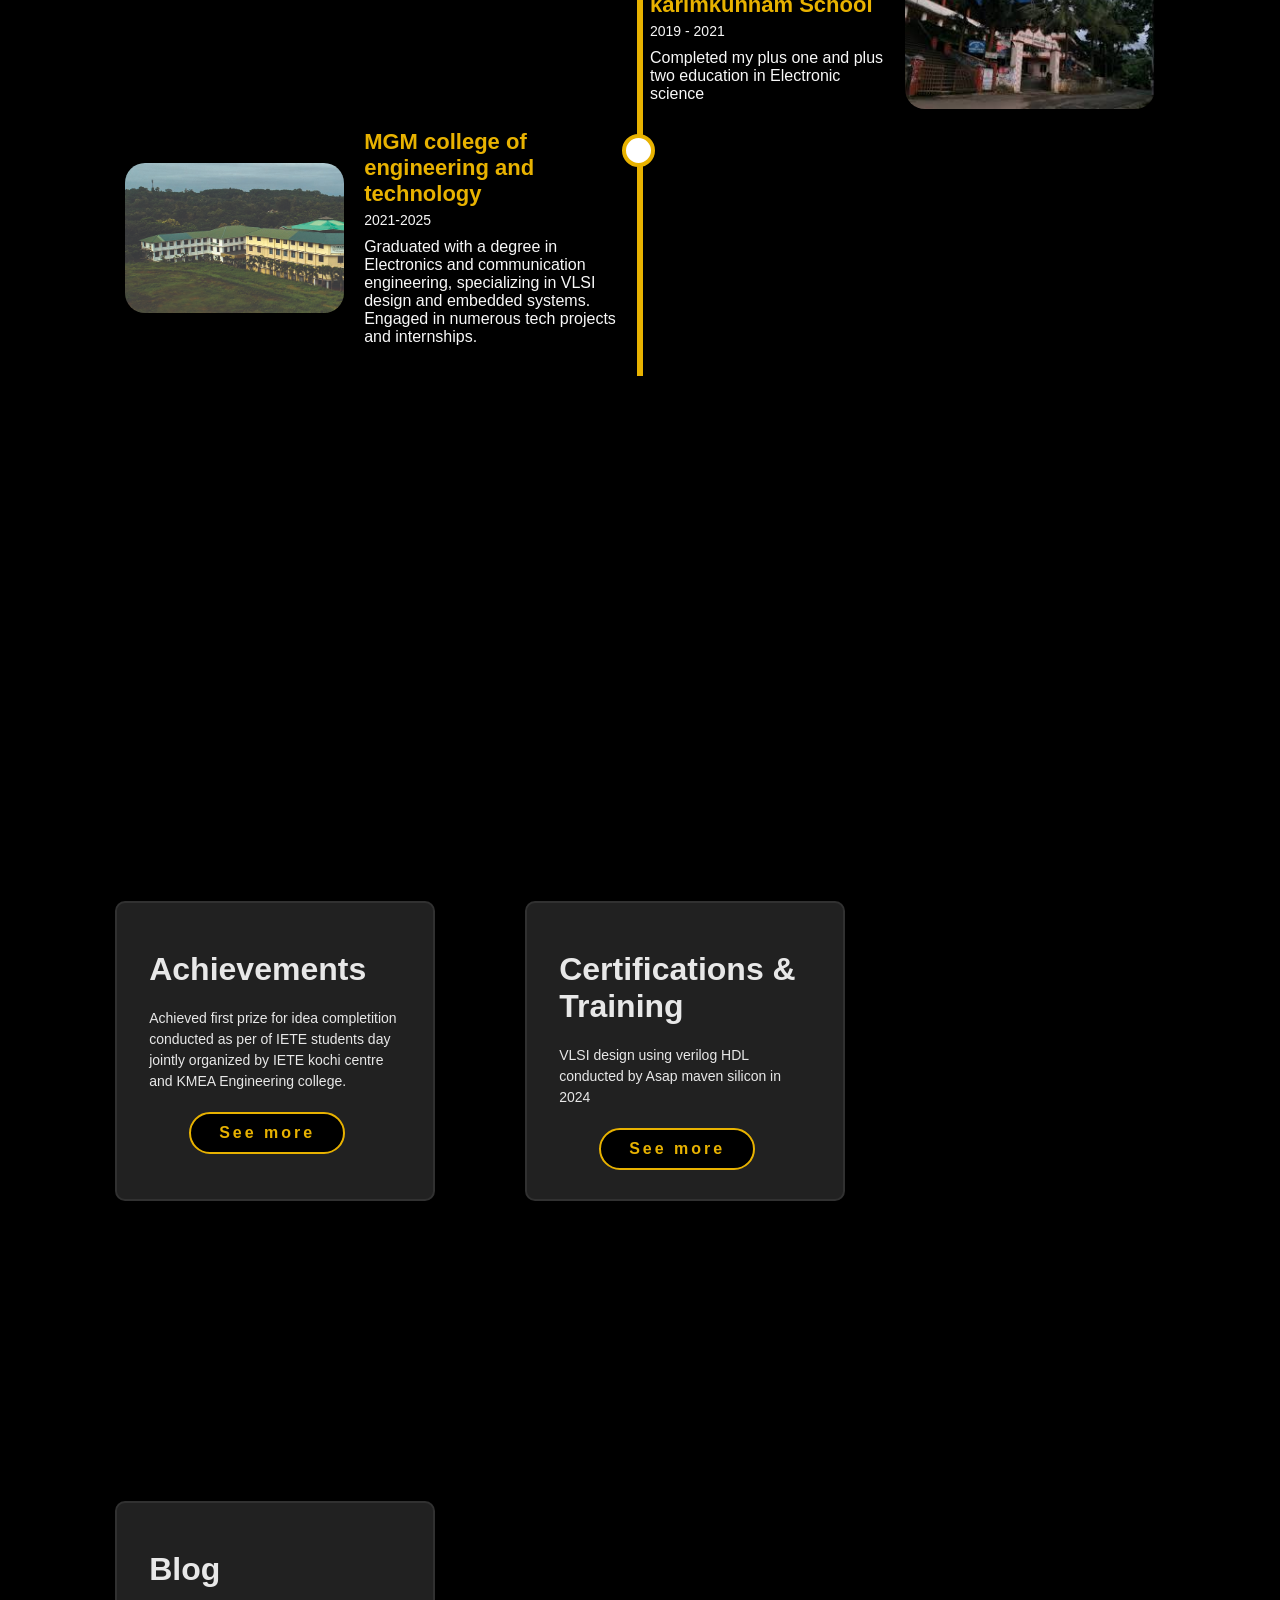
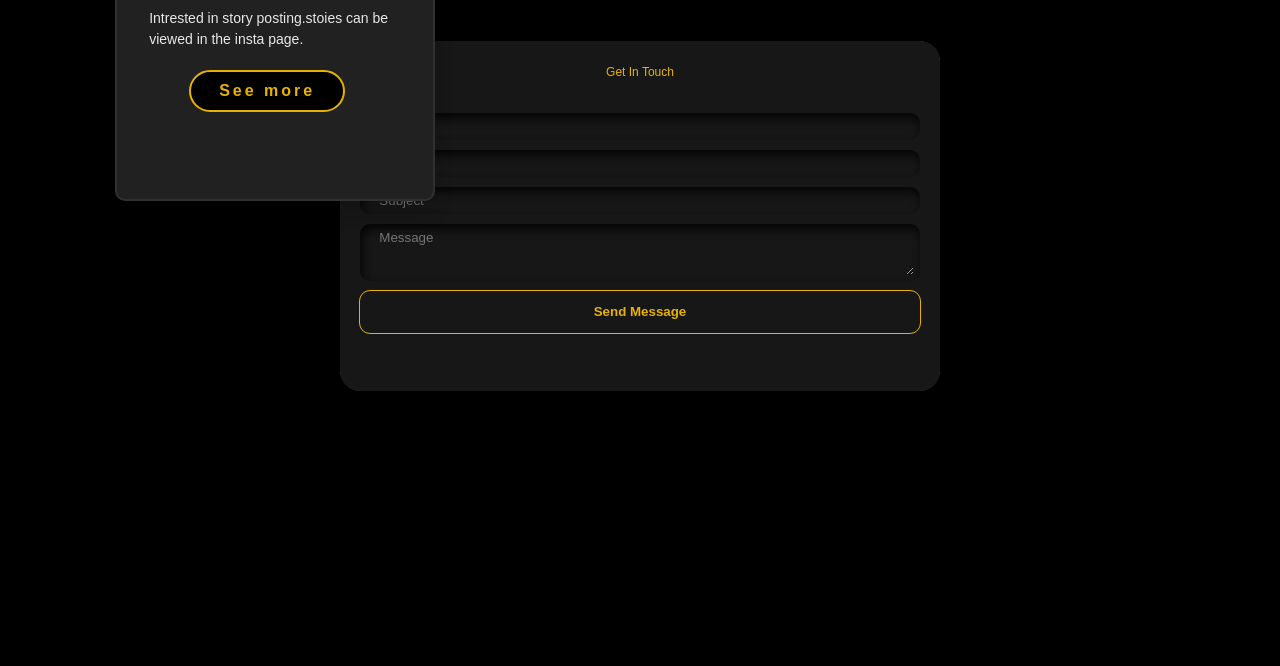
==== commit bda00900: "Update index.html Signed-off-by: Alwin george <skywalker882288@gmail.com>" ====
--- a/index.html
+++ b/index.html
@@ -18,6 +18,7 @@
               
               
         </header>
+
         <section class="home">
             <div class="home-img">
                 <img src="alwin.png" alt="Alwin's Picture">
@@ -174,7 +175,7 @@
             
             <div class="one">
                 <div class="project-img">
-                    <img src="project1.jpg" alt="Aquagenix water extraction device">
+                    <img src="project1.png" alt="Aquagenix water extraction device">
                 </div>
                 <div class="project-content">
                     <h1>AQUAGENIX</h1>
@@ -243,10 +244,10 @@
                 <div class="content">
                   <p class="card-heading">Achievements
                   </p><p class="para">
-                    Competitions you've won or participated in (e.g., hackathons, engineering contests).
-                    Key project milestones (e.g., successfully building Aquagenix or launching your Falcon-XR3000).
+                    Achieved first prize for idea completition conducted as per of IETE students day jointly organized by IETE kochi centre
+                    and KMEA Engineering college.
                   </p>
-                  <button class="btn">Read more</button>
+                  <a href="#" id="seeMoreBtn1" class="project-btn">See more</a>
                 </div>
             </div>
 
@@ -254,9 +255,10 @@
                 <div class="content">
                   <p class="card-heading">Certifications & Training
                   </p><p class="para">
-                    got certificates based on completion of vlsi design.
+                    VLSI design using verilog HDL conducted by Asap maven silicon in 2024
+                    
                   </p>
-                  <button class="btn">Read more</button>
+                  <a href="#" id="seeMoreBtn1" class="project-btn">See more</a>
                 </div>
             </div>
 
@@ -264,9 +266,9 @@
                 <div class="content">
                   <p class="card-heading">Blog
                   </p><p class="para">
-                    Intrested in story posting.stoies can be viewde in the insta page.
+                    Intrested in story posting.stoies can be viewed in the insta page.
                   </p>
-                  <button class="btn">Read more</button>
+                  <a href="#" id="seeMoreBtn1" class="project-btn">See more</a>
                 </div>
             </div>
           </div>
@@ -318,5 +320,13 @@
               </div>
               
         </section>
+        <script>
+            var checkbox = document.querySelector(".toggle input[type='checkbox']");
+            checkbox.onclick = function() {
+                document.body.classList.toggle("dark-theme");
+            };
+        </script>
+        
     </body>
+    
 </html>
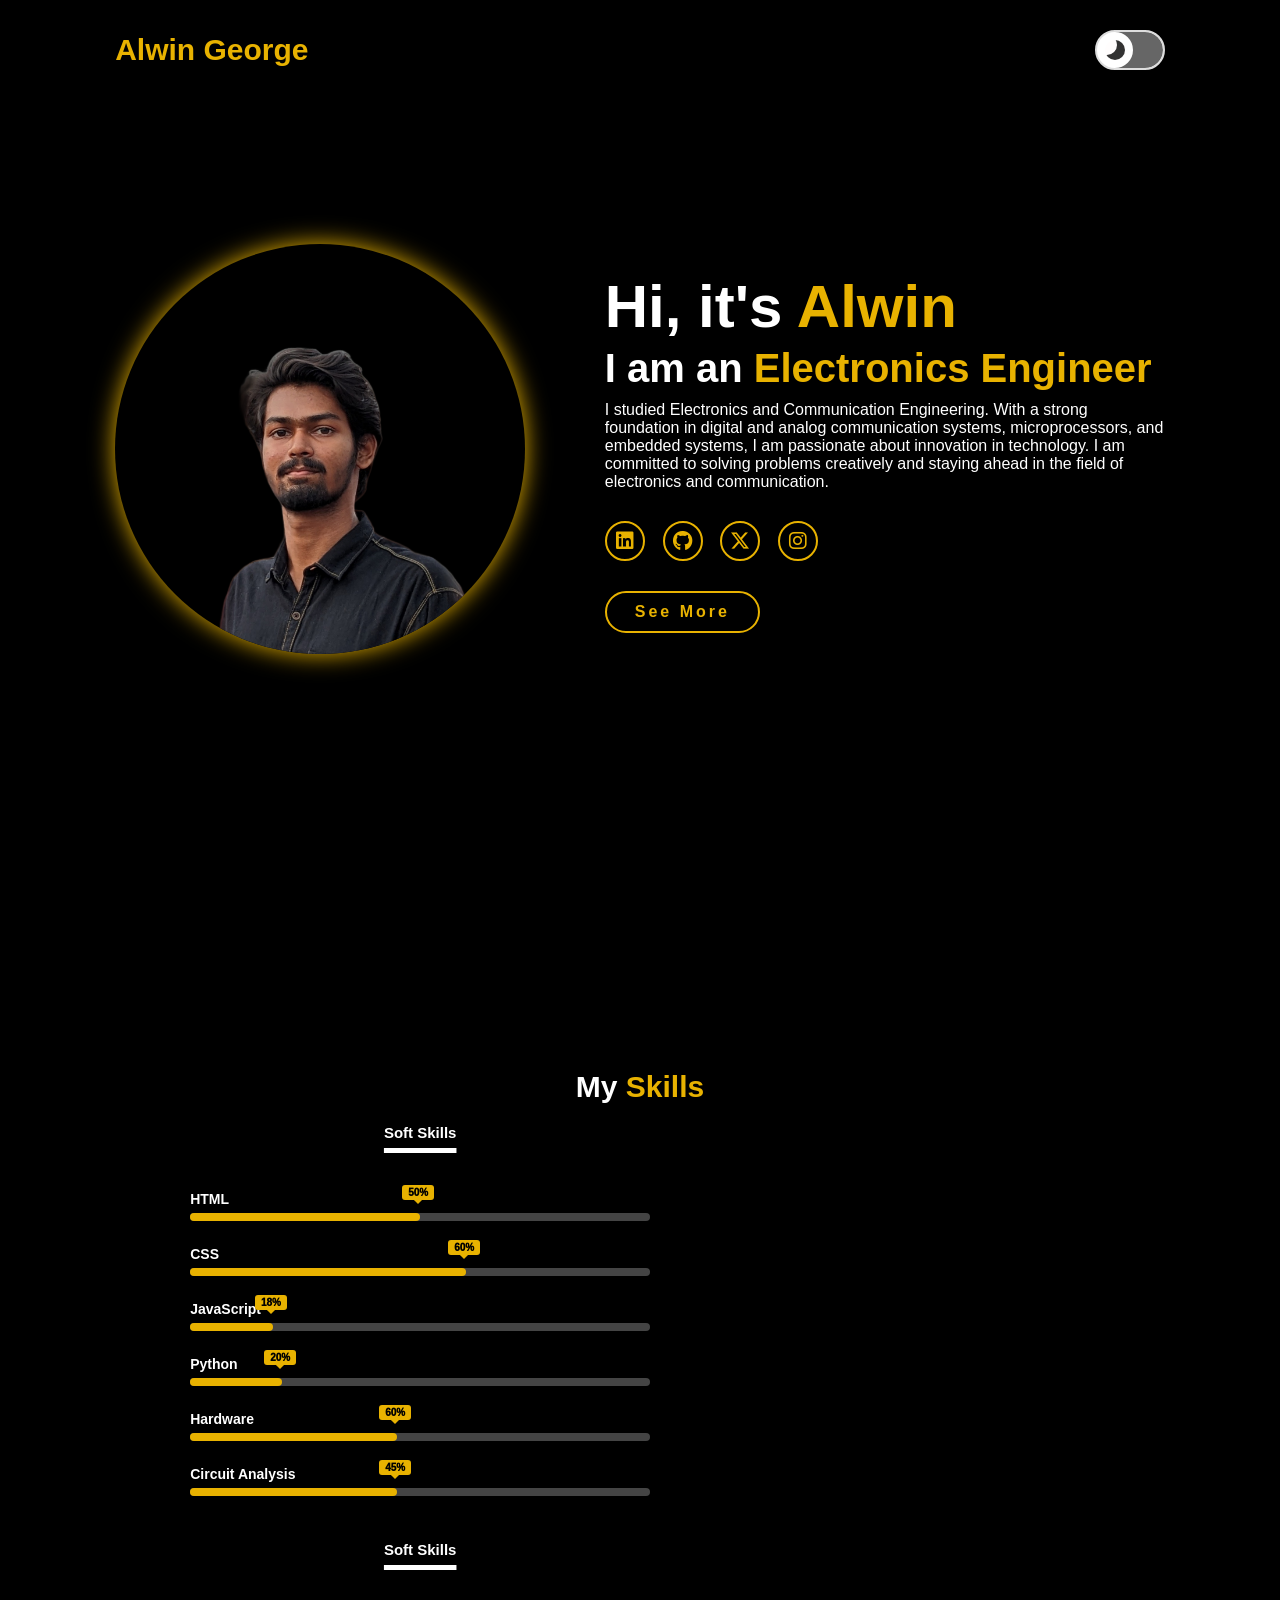
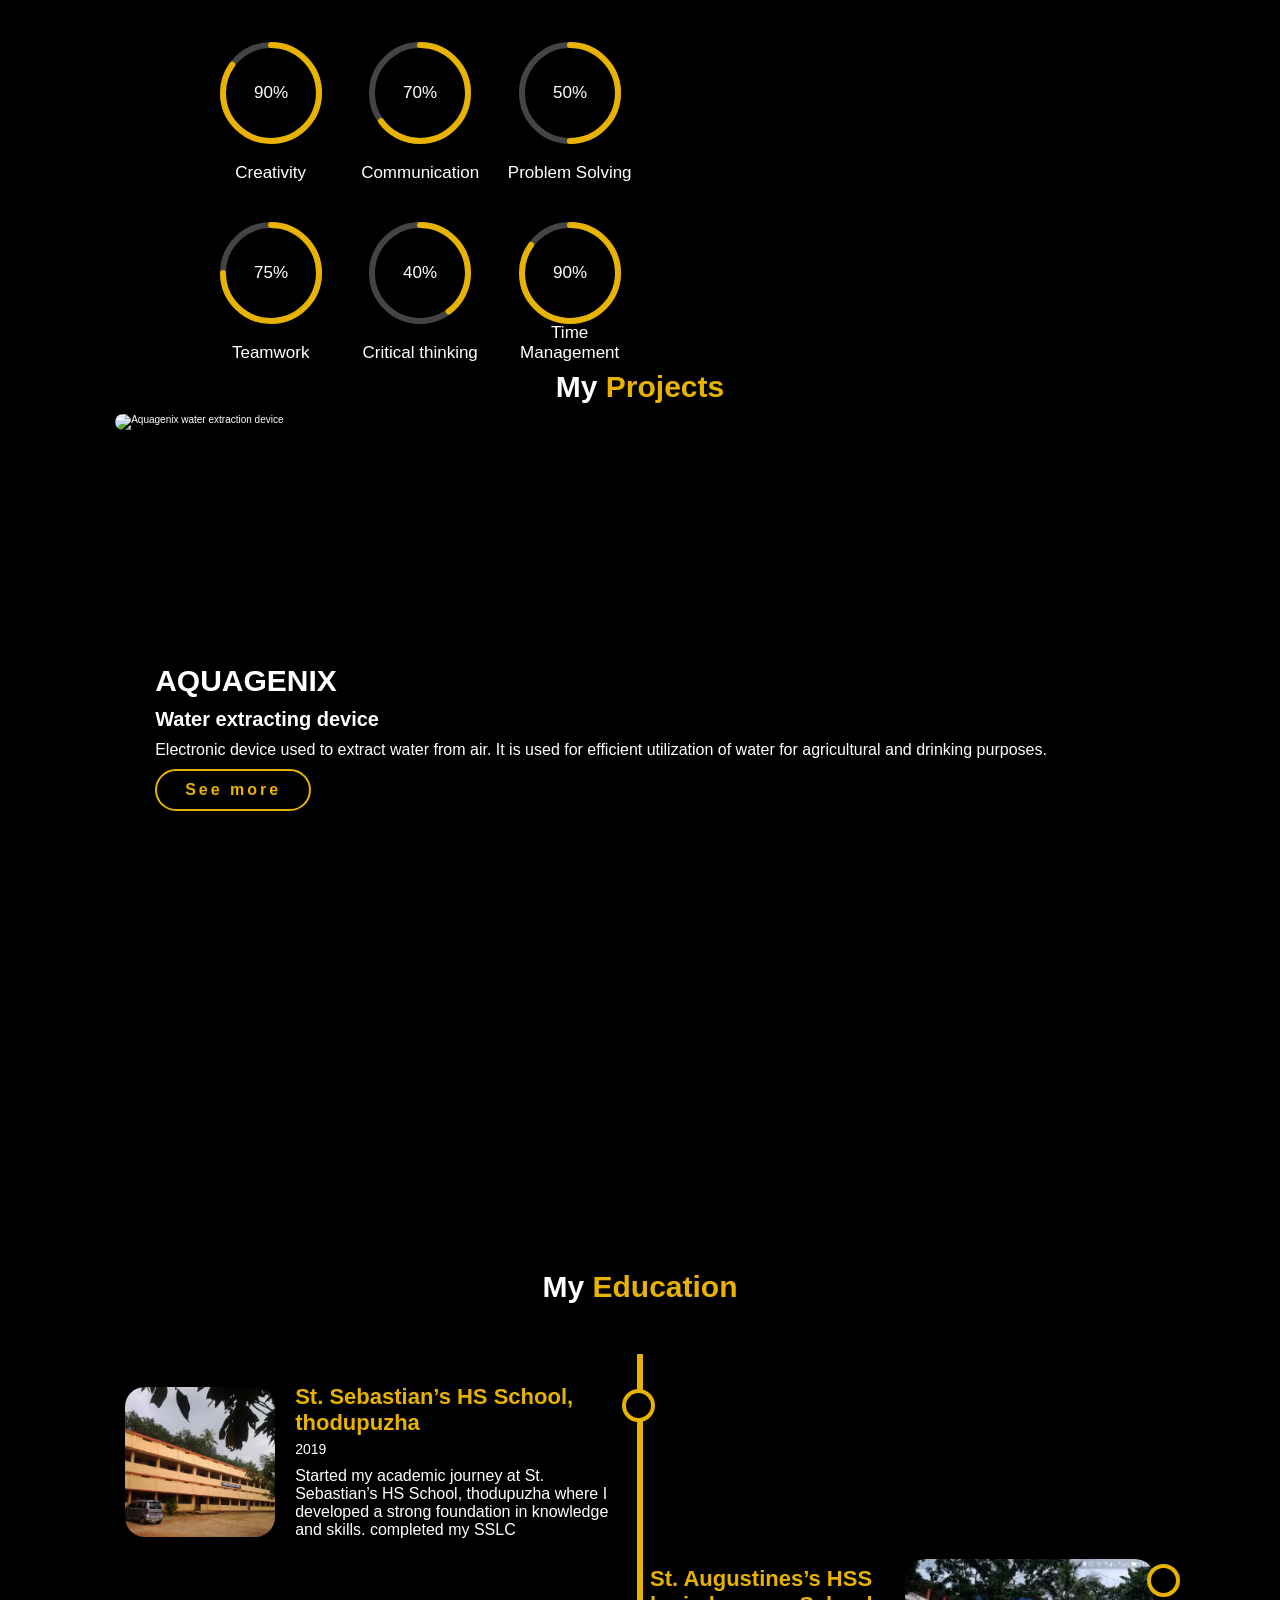
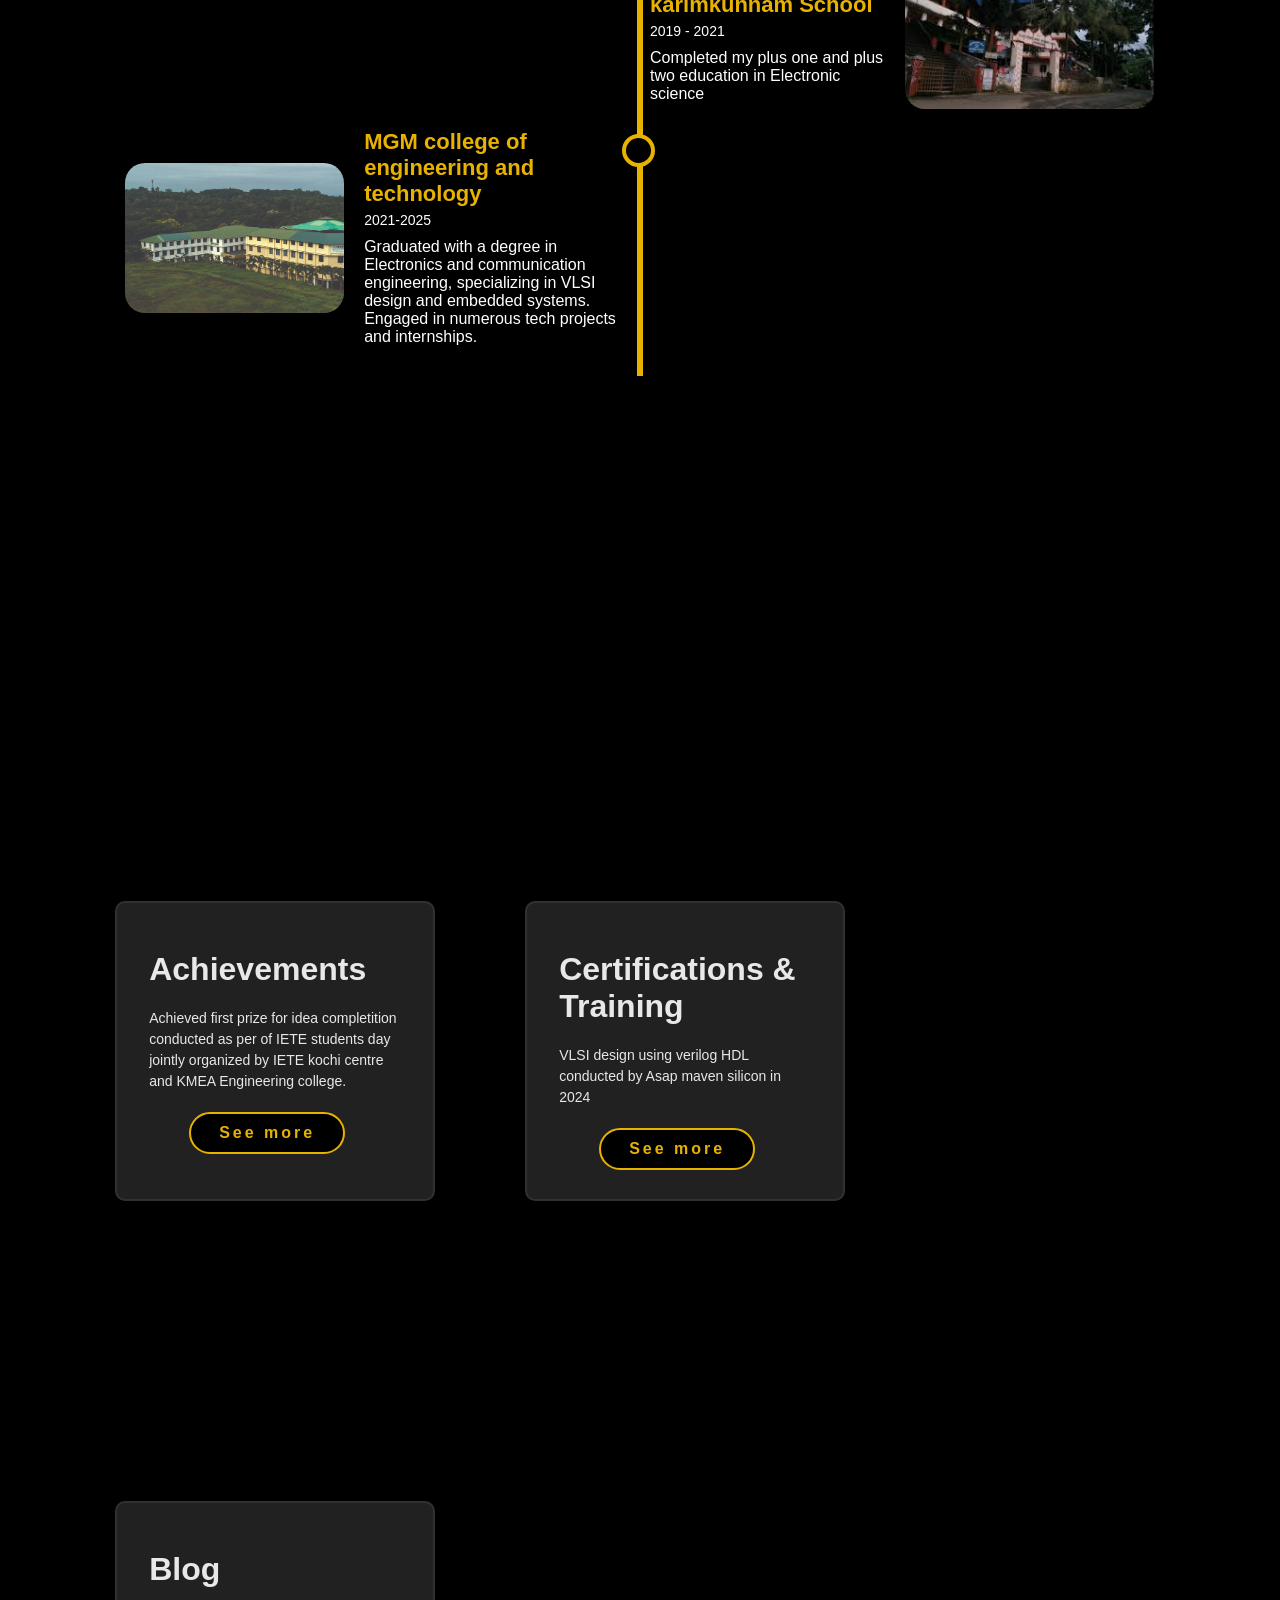
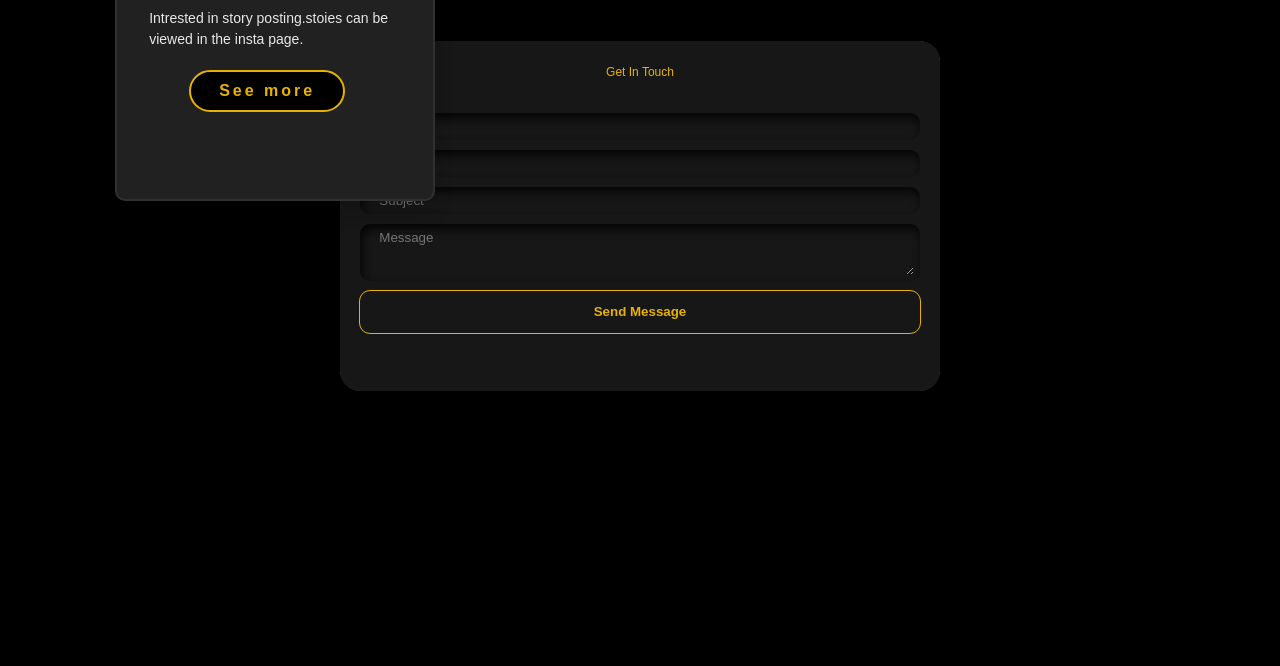
==== commit 21d5f267: "Update index.html Signed-off-by: Alwin george <skywalker882288@gmail.com>" ====
--- a/index.html
+++ b/index.html
@@ -5,7 +5,7 @@
         <meta name="viewport" content="width=device-width, initial-scale=1.0">
         <meta http-equiv="X-UA-Compatible" content="IE-edge">
         <link rel="stylesheet" href="https://cdnjs.cloudflare.com/ajax/libs/font-awesome/6.5.2/css/all.min.css">
-        <link rel="stylesheet" href="portfolio.css">
+        <link rel="stylesheet" href="style.css">
         <title>Alwin Portfolio</title>
     </head>
     <body>
--- a/style.css
+++ b/style.css
@@ -0,0 +1,941 @@
+* {
+    margin: 0;
+    padding: 0;
+    box-sizing: border-box;
+    text-decoration: none;
+    border: none;
+    outline: none;
+    font-family: 'Gill Sans', 'Gill Sans MT', Calibri, 'Trebuchet MS', sans-serif;
+  }
+  
+  html {
+    font-size: 62.5%;
+  }
+
+  :root{
+    --primary-color:white;
+    --secondary-color:black;
+  }
+  
+  body {
+    width: 100%;
+    height: 100vh;
+    overflow-x: hidden;
+    background-color: var(--secondary-color);
+    color: var(--primary-color);
+  }
+
+  .dark-theme{
+    --primary-color:black;
+    --secondary-color: white;
+
+  }
+
+  
+  header {
+    margin-top: 20px;
+    position: fixed;
+    top: 0;
+    left: 0;
+    width: 100%;
+    padding: 1rem 9%;
+    background-color: transparent;
+    display: flex;
+    justify-content: space-between;
+    align-items: center;
+    z-index: 100;
+  }
+  
+  .logo {
+    font-size: 3rem;
+    color: rgb(232, 178, 0);
+    font-weight: 800;
+    cursor: pointer;
+    transition: 0.5s ease;
+  }
+
+  
+  .logo:hover {
+    transform: scale(1.1);
+  }
+
+
+  .toggle {
+    position: relative;
+    box-sizing: border-box;
+  }
+  .toggle input[type="checkbox"] {
+    position: absolute;
+    left: 0;
+    top: 0;
+    z-index: 10;
+    width: 100%;
+    height: 100%;
+    cursor: pointer;
+    opacity: 0;
+  }
+
+  
+
+  .dark-theme{
+    --primary-color:black;
+    --secondary-color:white;
+
+  }
+
+  .toggle label {
+    position: relative;
+    display: flex;
+    align-items: center;
+    box-sizing: border-box;
+  }
+  .toggle label:before {
+    content: "";
+    width: 70px;
+    height: 40px;
+    background: #fff;
+    border: 2px solid #ddd;
+    box-shadow: inset -30px 0 0 #666;
+    position: relative;
+    display: inline-block;
+    border-radius: 20px;
+    box-sizing: border-box;
+    transition: 0.25s ease-in;
+  }
+  
+  .toggle label:after {
+    content: "";
+    width: 20px;
+    height: 20px;
+    position: absolute;
+    left: 10px;
+    top: 10px;
+    border-radius: 50%;
+    background: #fffdfd;
+    box-shadow: inset -8px -5px #333;
+    transition: 0.2s ease-in-out;
+  }
+  
+  .toggle input[type="checkbox"]:checked + label:before {
+    box-shadow: inset 30px 0 0 rgb(232, 178, 0);
+  }
+  .toggle input[type="checkbox"]:checked + label:after {
+    box-shadow: inset 0 0 0 2px #fff;
+    background: rgb(232, 178, 0);
+    left: 39px;
+    top: 8px;
+    border: 2px dashed #fff;
+  }
+  
+
+  
+  
+  section {
+    min-height: 100vh;
+    padding: 5rem 9%;
+  }
+  
+  .home {
+    display: flex;
+    justify-content: center;
+    align-items: center;
+    gap: 8rem;
+    background-color: var(--secondary-color);
+  }
+  
+  .home .home-content h1 {
+    font-size: 6rem;
+    font-weight: 700;
+    line-height: 1.3;
+  }
+  
+  span {
+    color: rgb(232, 178, 0);
+  }
+  
+  .home-content h3 {
+    font-size: 4rem;
+    margin-bottom: 1rem;
+    font-weight: 700;
+  }
+  
+  .home-content p {
+    font-size: 1.6rem;
+  }
+  
+  .home-img {
+    border-radius: 50%;
+  }
+  
+  .home-img img {
+    position: relative;
+    width: 32vw;
+    border-radius: 50%;
+    box-shadow: 0 0 25px rgb(232, 178, 0);
+    cursor: pointer;
+    transition: 0.2s linear;
+  }
+  
+  .social-icons a {
+    display: inline-flex;
+    justify-content: center;
+    align-items: center;
+    width: 4rem;
+    height: 4rem;
+    background-color: transparent;
+    border: 0.2rem solid rgb(232, 178, 0);
+    font-size: 2rem;
+    border-radius: 50%;
+    margin: 3rem 1.5rem 3rem 0;
+    transition: 0.3s ease;
+    color: rgb(232, 178, 0);
+  }
+  
+  .social-icons a:hover {
+    color: black;
+    transform: scale(1.3) translateY(-5px);
+    background-color: rgb(232, 178, 0);
+    box-shadow: 0 0 25px rgb(232, 178, 0);
+  }
+  
+  .btn {
+    display: inline-block;
+    padding: 1rem 2.8rem;
+    background-color: var(--secondary-color);
+    border-radius: 4rem;
+    font-size: 1.6rem;
+    color: rgb(232, 178, 0);
+    letter-spacing: 0.3rem;
+    font-weight: 600;
+    border: 2px solid rgb(232, 178, 0);
+    transition: 0.3s ease;
+    cursor: pointer;
+  }
+  
+  .btn:hover {
+    transform: scale(1.03);
+    background-color: rgb(232, 178, 0);
+    color: black;
+    box-shadow: 0 0 25px rgb(232, 178, 0);
+  }
+  
+  .sub-title{
+    text-align: center;
+    font-size: 3rem;
+    padding: 12rem 0 1rem;
+  }
+  
+  .one{
+    height: 70vh;
+    display: flex;
+    flex-wrap: wrap;
+  }
+  
+  .heading{
+    text-align: center;
+    text-decoration: underline;
+    text-underline-offset: 1rem;
+    text-decoration-thickness: 0.5rem;
+    margin-bottom: 5rem;
+  }
+  
+  .container {
+  position: relative;
+  max-width: 500px;
+  width: 100%;
+  background: transparent;
+  margin: 0 55px;
+  padding: 10px 20px;
+  border-radius: 7px;
+  }
+  
+  .container .skill-box {
+  width: 100%;
+  margin: 25px 0;
+  }
+  
+  .skill-box .title {
+  display: block;
+  font-size: 14px;
+  font-weight: 600;
+  color: var(--primary-color);
+  }
+  
+  .skill-box .skill-bar {
+  height: 8px;
+  width: 100%;
+  border-radius: 6px;
+  margin-top: 6px;
+  background: rgba(134, 134, 134, 0.505);
+  }
+  
+  .skill-bar .skill-per {
+  position: relative;
+  display: block;
+  height: 100%;
+  width: 90%;
+  border-radius: 6px;
+  background: rgb(232, 178, 0);
+  animation: progress 1s ease-in-out forwards;
+  opacity: 0;
+  }
+  
+  .skill-per.html {
+  width: 50%;
+  animation-delay: 1s;
+  }
+  
+  .skill-per.css {
+  width: 60%;
+  animation-delay: 1s;
+  }
+  
+  .skill-per.javascript {
+  width: 18%;
+  animation-delay: 1s;
+  }
+  
+  .skill-per.nodejs {
+  width: 20%;
+  animation-delay: 1s;
+  }
+  
+  .skill-per.hardware {
+    width: 60%;
+    animation-delay: 1s;
+  }
+  
+  .skill-per.hardware {
+    width: 45%;
+    animation-delay: 1s;
+  }
+  
+  @keyframes progress {
+  0% {
+  width: 0;
+  opacity: 1;
+  }
+  
+  100% {  
+  opacity: 1;
+  }
+  }
+  
+  .skill-per .tooltip {
+  position: absolute;
+  right: -14px;
+  top: -28px;
+  font-size: 10px;
+  font-weight: 1000;
+  color: #000000;
+  padding: 2px 6px;
+  border-radius: 3px;
+  background: rgb(232, 178, 0);
+  z-index: 1;
+  }
+  
+  .tooltip::before {
+  content: '';
+  position: absolute;
+  left: 50%;
+  bottom: -2px;
+  height: 10px;
+  width: 10px;
+  z-index: -1;
+  background-color: rgb(232, 178, 0);
+  transform: translateX(-50%) rotate(45deg);
+  }
+  
+  @keyframes showText {
+    100%{
+        opacity: 1;
+    }
+  }
+  
+  .radial-bars {
+    width: 100%;
+    display: flex;
+    flex-wrap: wrap;
+    justify-content: space-evenly;
+    align-items: flex-start;
+  }
+  
+  .radial-bars .radial-bar {
+    width: 30%;
+    height: 170px;
+    margin-bottom: 10px;
+    position: relative;
+  }
+  
+  .radial-bars .radial-bar svg {
+    position: absolute;
+    top: 50%;
+    left: 50%;
+    transform: translate(-50%, -50%) rotate(-90deg);
+    width: 120px;
+    height: 160px;
+  }
+  
+  .radial-bars .radial-bar .progress-bar {
+    stroke-width: 10;
+    stroke: rgba(134, 134, 134, 0.505);
+    fill: transparent;
+    stroke-dasharray: 502;
+    stroke-dashoffset: 502;
+    stroke-linecap: round;
+    animation: animate-bar .1s linear forwards;
+  }
+  
+  @keyframes animate-bar {
+    100% {
+        stroke-dashoffset: -1;
+    }
+  }
+  
+  .path-1 {
+    stroke-width: 10;
+    stroke: rgb(232, 178, 0);
+    fill: transparent;
+    stroke-dasharray: 502;
+    stroke-dashoffset: 502;
+    stroke-linecap: round;
+  }
+  
+  .path-2 {
+    stroke-width: 10;
+    stroke: rgb(232, 178, 0);
+    fill: transparent;
+    stroke-dasharray: 502;
+    stroke-dashoffset: 502;
+    stroke-linecap: round;
+  }
+  
+  .path-3 {
+    stroke-width: 10;
+    stroke: rgb(232, 178, 0);
+    fill: transparent;
+    stroke-dasharray: 502;
+    stroke-dashoffset: 502;
+    stroke-linecap: round;
+  }
+  
+  .path-4 {
+    stroke-width: 10;
+    stroke: rgb(232, 178, 0);
+    fill: transparent;
+    stroke-dasharray: 502;
+    stroke-dashoffset: 502;
+    stroke-linecap: round;
+  }
+  
+  .path-5 {
+    stroke-width: 10;
+    stroke: rgb(232, 178, 0);
+    fill: transparent;
+    stroke-dasharray: 502;
+    stroke-dashoffset: 502;
+    stroke-linecap: round;
+  }
+  
+  .path-6 {
+    stroke-width: 10;
+    stroke: rgb(232, 178, 0);
+    fill: transparent;
+    stroke-dasharray: 502;
+    stroke-dashoffset: 502;
+    stroke-linecap: round;
+  }
+  
+  .path-1 {
+    animation: animate-path 1s 1s linear forwards;
+  }
+  .path-2 {
+    animation: animate-path2 1s 1s linear forwards;
+  }
+  .path-3 {
+    animation: animate-path3 1s 1s linear forwards;
+  }
+  .path-4 {
+    animation: animate-path4 1s 1s linear forwards;
+  }
+  
+  .path-5 {
+    animation: animate-path5 1s 1s linear forwards;
+  }
+  
+  .path-6 {
+    animation: animate-path6 1s 1s linear forwards;
+  }
+  
+  @keyframes animate-path {
+    100% {
+        stroke-dashoffset: 75.3;
+    }
+  }
+  
+  @keyframes animate-path2 {
+    100% {
+        stroke-dashoffset: 175.7;
+    }
+  }
+  
+  @keyframes animate-path3 {
+    100% {
+        stroke-dashoffset: 251;
+    }
+  }
+  
+  @keyframes animate-path4 {
+    100% {
+        stroke-dashoffset: 125.5;
+    }
+  }
+  
+  @keyframes animate-path5 {
+    100% {
+        stroke-dashoffset: 302.2;
+    }
+  }
+  
+  @keyframes animate-path6 {
+    100% {
+        stroke-dashoffset: 75.7;
+    }
+  }
+  
+  
+  
+  .radial-bar .percentage {
+    position: absolute;
+    top: 50%;
+    left: 50%;
+    transform: translate(-50%, -50%);
+    font-size: 17px;
+    font-weight: 500;
+    animation: showText 0.5s 1s linear forwards;
+    opacity: 0;
+  }
+  
+  .radial-bar .text {
+    width: 100%;
+    position: absolute;
+    text-align: center;
+    left: 50%;
+    bottom: -5px;
+    transform: translateX(-50%);
+    font-size: 17px;
+    font-weight: 500;
+    animation: showText 0.5s 1s linear forwards;
+    opacity: 1;
+  }
+  
+  
+  .project-title {
+    text-align: center;
+    margin-left: 40px;
+    font-size: 3rem;
+    padding: 12rem 0 1rem;
+  }
+  
+  .project-content h1 {
+    margin-left: 40px;
+    font-size: 3rem;
+    margin-bottom: 1rem;
+    font-weight: 700;
+  }
+  
+  .project-content h3 {
+    margin-left: 40px;
+    font-size: 2rem;
+    margin-bottom: 1rem;
+    font-weight: 700;
+  }
+  
+  .project-content p {
+    margin-left: 40px;
+    margin-bottom: 1rem;
+    font-size: 1.6rem;
+  }
+  
+  .project-img {
+    border-radius: 50%;
+  }
+  
+  .project-img img {
+    position: relative;
+    width: 20vw;
+    border-radius: 20px;
+    cursor: pointer;
+    transition: 0.2s linear;
+  }
+  
+  .project-btn {
+    display: inline-block;
+    padding: 1rem 2.8rem;
+    margin-left: 40px;
+    background-color: var(--secondary-color);
+    border-radius: 4rem;
+    font-size: 1.6rem;
+    color: rgb(232, 178, 0);
+    letter-spacing: 0.3rem;
+    font-weight: 600;
+    border: 2px solid rgb(232, 178, 0);
+    transition: 0.3s ease;
+    cursor: pointer;
+  }
+  
+  .project-btn:hover {
+    transform: scale(1.03);
+    margin-left: 40px;
+    background-color: rgb(232, 178, 0);
+    color: black;
+    box-shadow: 0 0 25px rgb(232, 178, 0);
+  }
+  
+  .project-img img:hover {
+    font-weight: 500;
+  }
+  
+  
+  
+  .timeline {
+    position: relative;
+    max-width: 1300px;
+    width: 100%;
+    padding: 20px 0;
+    margin: 40px auto;
+  }
+  
+  .timeline::after {
+    content: '';
+    position: absolute;
+    width: 6px;
+    background-color: rgb(232, 178, 0);
+    top: 0;
+    bottom: 0;
+    left: 50%;
+    transform: translateX(-50%);
+  }
+  
+  .timeline-item {
+    padding: 10px 10px;
+    position: relative;
+    background-color: inherit;
+    width: 50%;
+    display: flex;
+    align-items: center;
+    
+  }
+  
+  .timeline-item::after {
+    content: '';
+    position: absolute;
+    width: 25px;
+    height: 25px;
+    right: -15px;
+    background-color: var(--secondary-color);
+    border: 4px solid rgb(232, 178, 0);
+    top: 15px;
+    border-radius: 50%;
+    z-index: 1;
+  }
+  
+  .timeline-item.left {
+    left: 0;
+  }
+  
+  .timeline-item.right {
+    left: 50%;
+  }
+  
+  .timeline-item .content {
+    padding: 20px;
+    background-color: white;
+    position: relative;
+    border-radius: 6px;
+    box-shadow: 0 4px 6px rgba(0, 0, 0, 0.1);
+    flex: 1;
+  }
+  
+  .timeline-item img {
+    width: 250px;
+    height: 150px;
+    object-fit: cover;
+    border-radius: 20px;
+    margin-right: 20px;
+  }
+  
+  .timeline-item.right img {
+    margin-left: 20px;
+    margin-right: 0;
+  }
+  
+  .timeline-item.right .content {
+    text-align: right;
+  }
+  
+  .timeline-item h3 {
+    margin-top: 0;
+    font-size: 22px;
+    color: rgb(232, 178, 0);
+  }
+  
+  .timeline-item p {
+    margin: 0;
+    font-size: 16px;
+    color: var(--primary-color);
+  }
+  
+  .timeline-item time {
+    display: block;
+    margin: 5px 0 10px;
+    font-size: 14px;
+    color: var(--primary-color);
+  }
+  
+  @media screen and (max-width: 768px) {
+    .timeline::after {
+        left: 20px;
+    }
+  
+    .timeline-item {
+        width: 100%;
+        padding-left: 60px;
+        padding-right: 25px;
+    }
+  
+    .timeline-item.right {
+        left: 0;
+    }
+  
+    .timeline-item::after {
+        left: 15px;
+        right: auto;
+    }
+  
+    .timeline-item.right .content {
+        text-align: left;
+    }
+  
+    .timeline-item.right img {
+        margin-right: 20px;
+        margin-left: 0;
+    }
+  }
+  
+  
+  
+  
+  
+  
+  
+  
+  
+  
+  .modal {
+    display: none; /* Hidden by default */
+    position: fixed;
+    z-index: 1; /* Sits on top */
+    left: 0;
+    top: 0;
+    width: 100%;
+    height: 100%;
+    background-color: rgba(0, 0, 0, 0.5); /* Black background with opacity */
+    overflow: auto; /* Allows scrolling if the content is too long */
+  }
+  
+  /* Modal Content */
+  .modal-content {
+    background-color: white;
+    margin: 15% auto;
+    padding: 20px;
+    border: 1px solid #888;
+    width: 40%;
+    border-radius: 10px;
+    text-align: center;
+  }
+  
+  /* Close Button */
+  .close {
+    color: #aaa;
+    float: right;
+    font-size: 28px;
+    font-weight: bold;
+  }
+  
+  .close:hover,
+  .close:focus {
+    color: black;
+    text-decoration: none;
+    cursor: pointer;
+  }
+  
+  body.modal-open {
+    overflow: hidden; /* Disable scrolling on the page when modal is open */
+  }
+  
+  
+  
+  
+  
+  
+  
+  .card {
+    position: relative;
+    display: flex;
+    align-items: center;
+    justify-content: center;
+    margin-top: 300px;
+    margin-right: 90px;
+    height: 300px;
+    width: 320px;
+    box-shadow: 0 10px 20px rgba(0, 0, 0, 0.2);
+    padding: 32px;
+    overflow: hidden;
+    border-radius: 10px;
+    background: #212121;
+    border: 2px solid #313131;
+    transition: all 0.5s cubic-bezier(0.23, 1, 0.320, 1);
+  }
+  
+  .content {
+    display: flex;
+    width: 900px;
+    height: 200px;
+    flex-direction: column;
+    align-items: flex-start;
+    gap: 20px;
+    color: #e8e8e8;
+    transition: all 0.5s cubic-bezier(0.23, 1, 0.320, 1);
+  }
+  
+  .content .card-heading {
+    font-weight: 700;
+    font-size: 32px;
+  }
+  
+  .content .para {
+    line-height: 1.5;
+    font-size: 14px;
+  }
+  
+  .content .btn {
+    color: #e8e8e8;
+    text-decoration: none;
+    padding: 10px;
+    font-weight: 600;
+    border: none;
+    cursor: pointer;
+    background: #0974f1;
+    border-radius: 5px;
+    box-shadow: 0 5px 10px rgba(0, 0, 0, 0.2);
+  }
+  
+  .card:hover {
+    box-shadow: 0 0 20px rgb(232, 178, 0);
+    border-color: rgb(232, 178, 0);
+  }
+  
+  .content .btn:hover {
+    outline: 2px solid #e8e8e8;
+    background: transparent;
+    color: #e8e8e8;
+  }
+  
+  .content .btn:active {
+    box-shadow: none;
+  }
+  
+  
+  
+  
+  .form {
+    display: flex;
+    flex-direction: column;
+    align-self: center;
+    font-family: inherit;
+    gap: 10px;
+    width: 600px;
+    height: 350px;
+    padding-inline: 2em;
+    padding-bottom: 0.4em;
+    background-color: #171717;
+    //background-color: #0a192f;
+    border-radius: 20px;
+  }
+  
+  .form-heading {
+    text-align: center;
+    margin: 2em;
+    color: rgb(232, 178, 0);
+    font-size: 1.2em;
+    background-color: transparent;
+    align-self: center;
+  }
+  
+  .form-field {
+    display: flex;
+    align-items: center;
+    justify-content: center;
+    gap: 0.5em;
+    border-radius: 10px;
+    padding: 0.6em;
+    border: none;
+    outline: none;
+    color: white;
+    background-color: #171717;
+    box-shadow: inset 2px 5px 10px rgb(5, 5, 5);
+  }
+  
+  .input-field {
+    background: none;
+    border: none;
+    outline: none;
+    width: 100%;
+    color: rgb(232, 178, 0);
+    padding-inline: 1em;
+  }
+  
+  .sendMessage-btn {
+    cursor: pointer;
+    margin-bottom: 3em;
+    padding: 1em;
+    border-radius: 10px;
+    border: none;
+    outline: none;
+    background-color: transparent;
+    color: rgb(232, 178, 0);
+    font-weight: bold;
+    outline: 1px solid rgb(232, 178, 0);
+    transition: all ease-in-out 0.3s;
+  }
+  
+  .sendMessage-btn:hover {
+    transition: all ease-in-out 0.3s;
+    background-color: rgb(232, 178, 0);
+    color: #000;
+    cursor: pointer;
+    box-shadow: inset 2px 5px 10px rgb(5, 5, 5);
+  }
+  
+  .form-card1 {
+    background-image: linear-gradient(163deg, rgb(232, 178, 0) 0%, rgb(232, 178, 0)  100%);
+    border-radius: 22px;
+    transition: all 0.3s;
+  }
+  
+  .form-card1:hover {
+    box-shadow: 0px 0px 30px 1px rgb(232, 178, 0);
+  }
+  
+  .form-card2 {
+    border-radius: 0;
+    transition: all 0.2s;
+  }
+  
+  .form-card2:hover {
+    transform: scale(0.98);
+    border-radius: 20px;
+  }
+  
+  
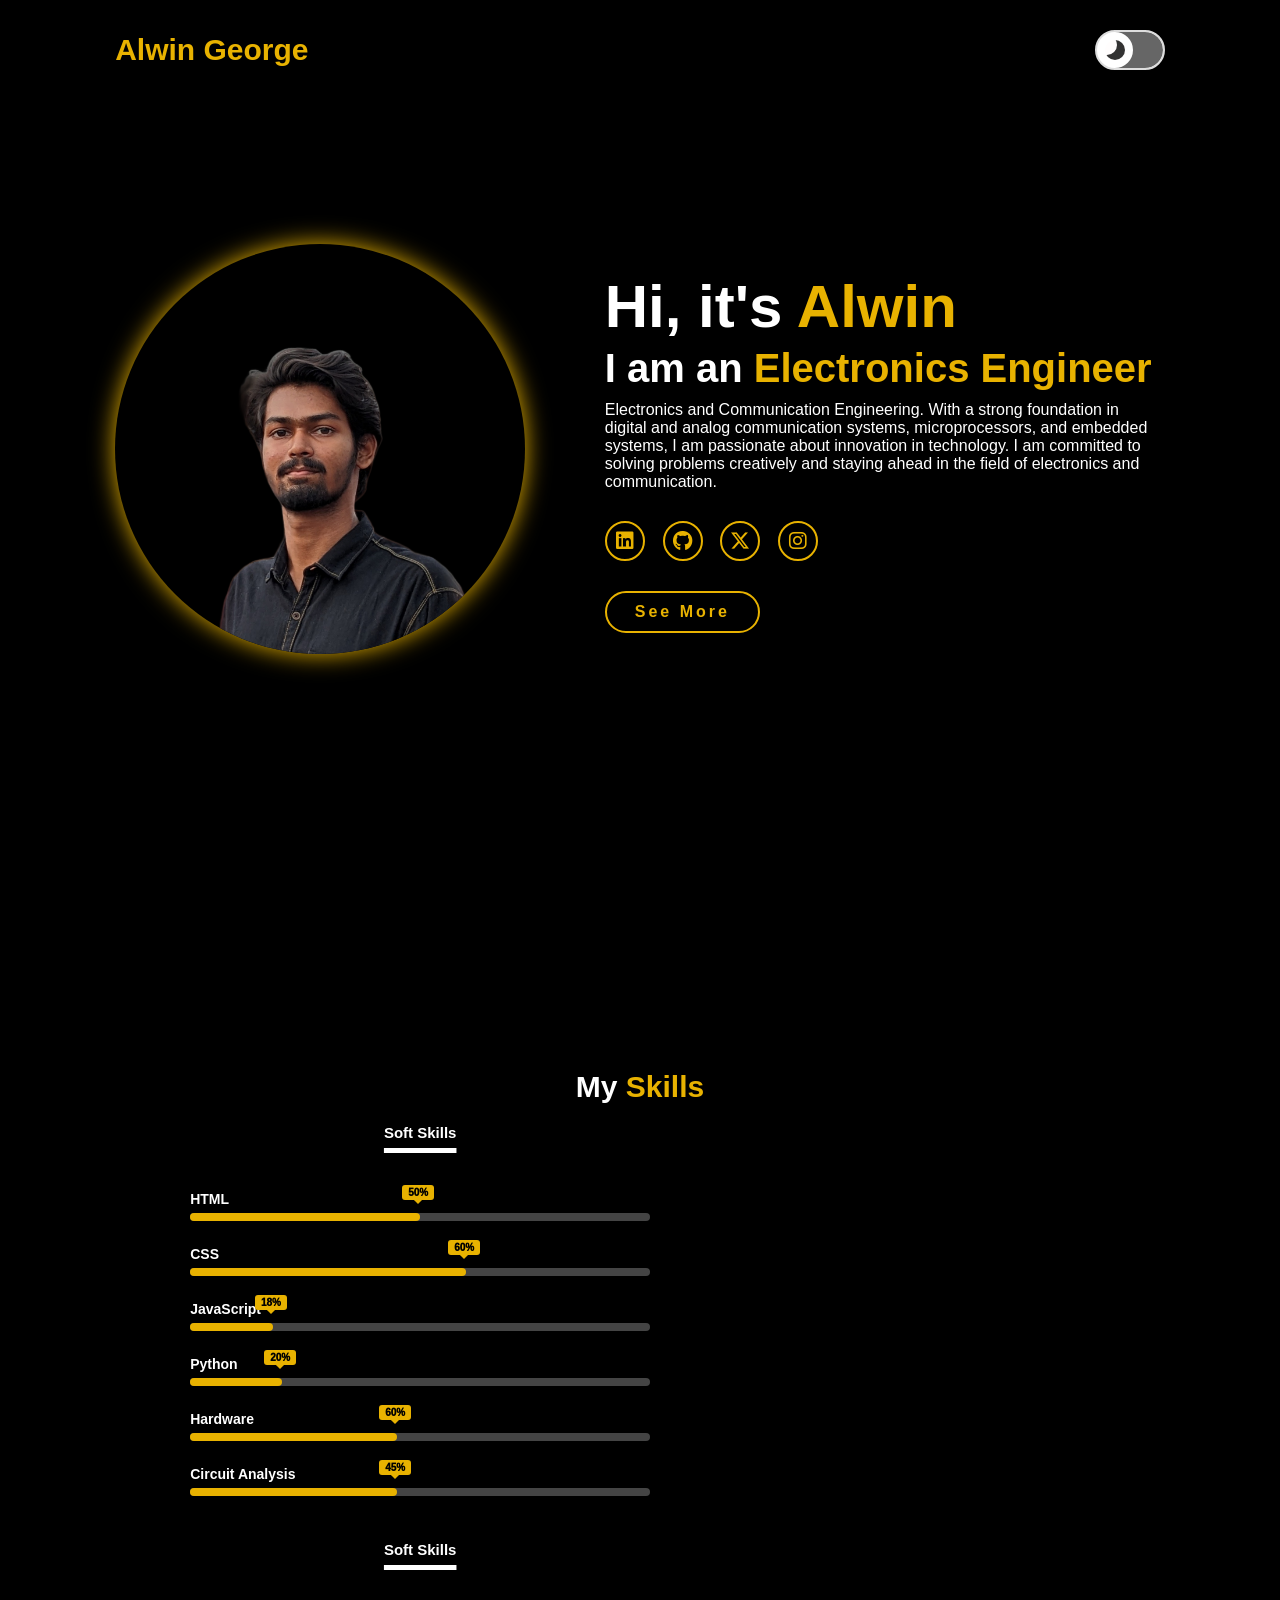
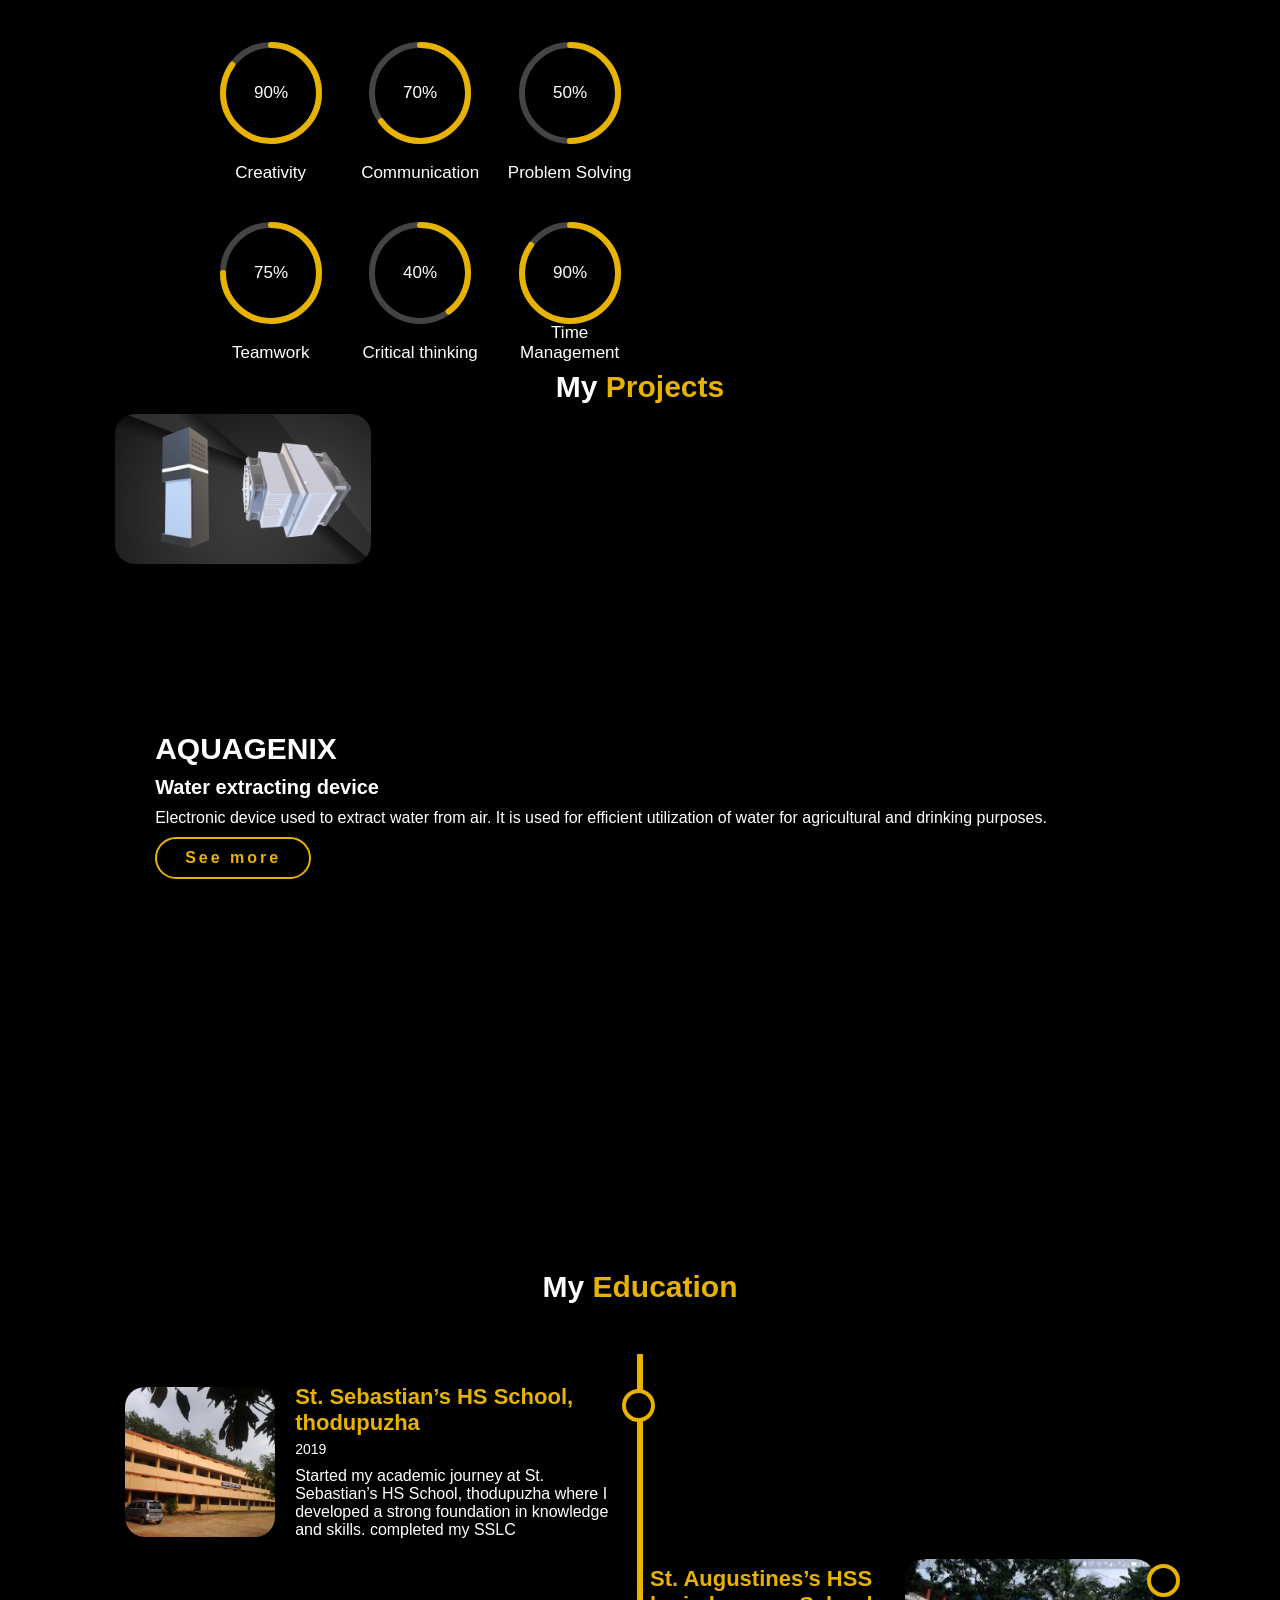
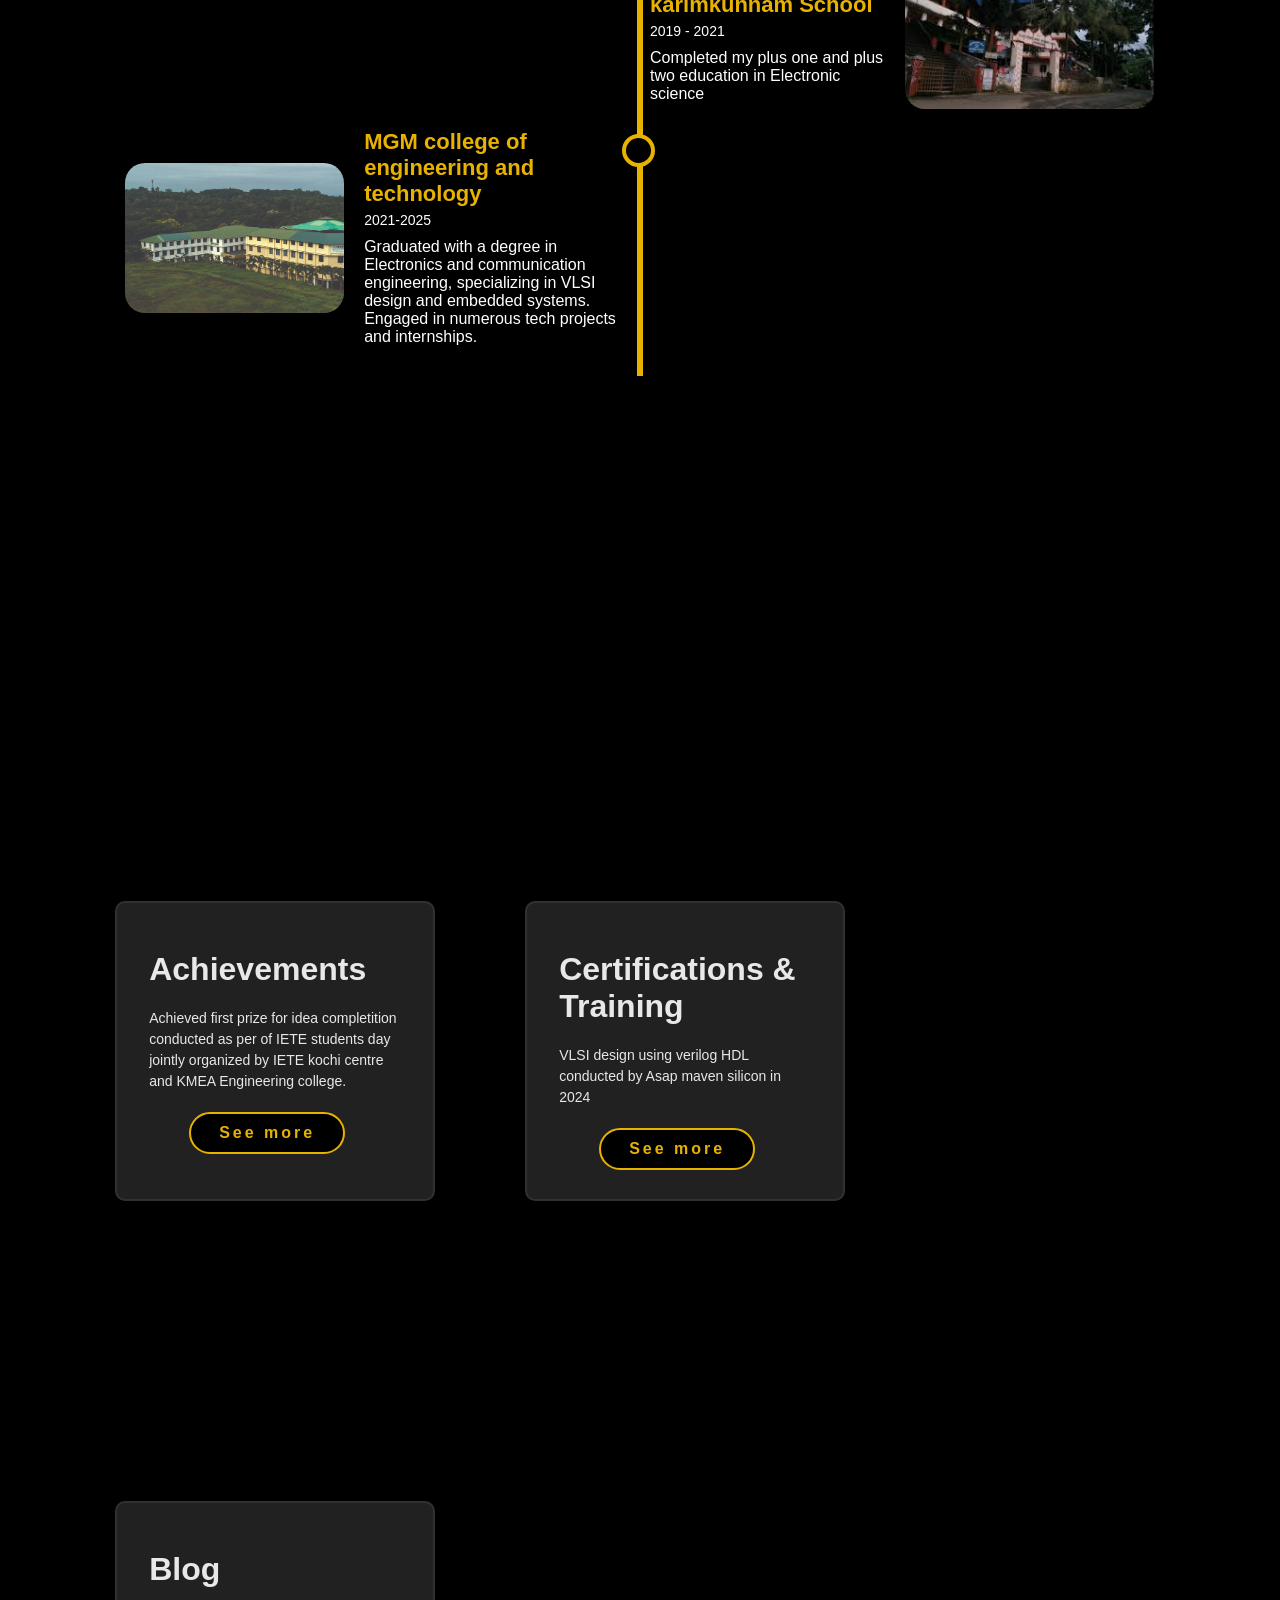
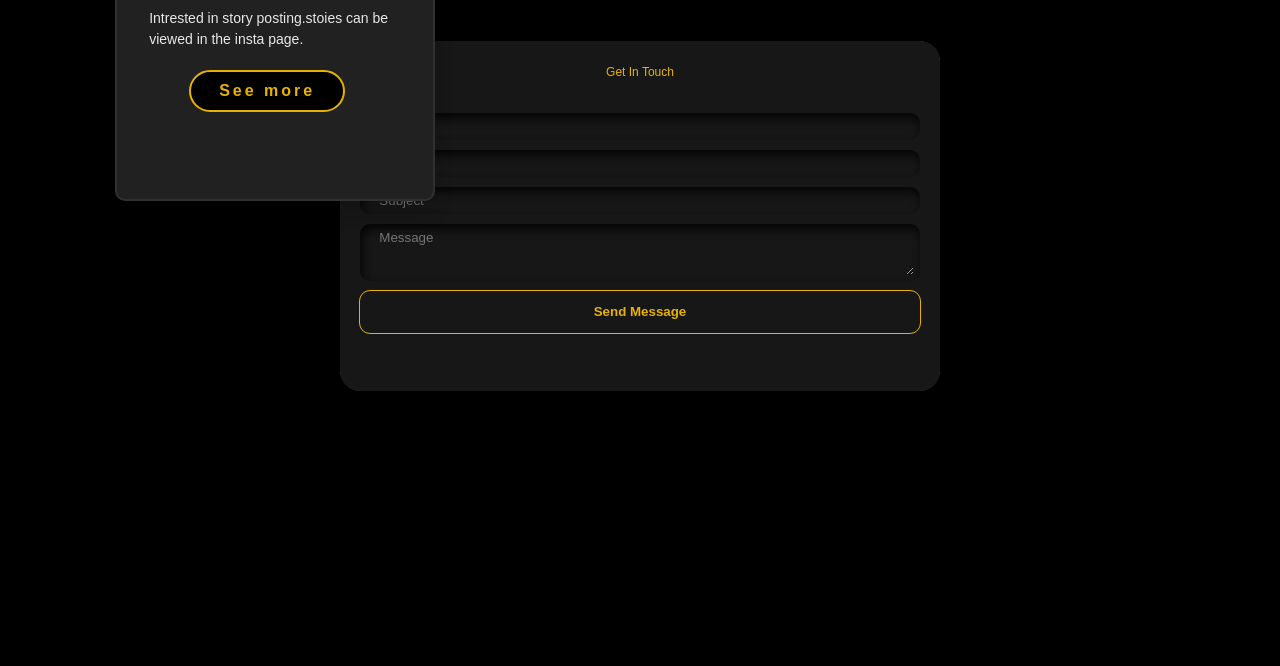
==== commit 743ed35e: "Update index.html Signed-off-by: Alwin george <skywalker882288@gmail.com>" ====
--- a/index.html
+++ b/index.html
@@ -26,7 +26,7 @@
             <div class="home-content">
                 <h1>Hi, it's <span>Alwin</span></h1>
                 <h3 class="typing-text">I am an <span>Electronics Engineer</span></h3>
-                <p>I studied Electronics and Communication Engineering. 
+                <p>Electronics and Communication Engineering. 
                     With a strong foundation in digital and analog communication systems, microprocessors, and embedded systems, 
                     I am passionate about innovation in technology. I am committed to solving problems creatively and staying 
                     ahead in the field of electronics and communication.</p>
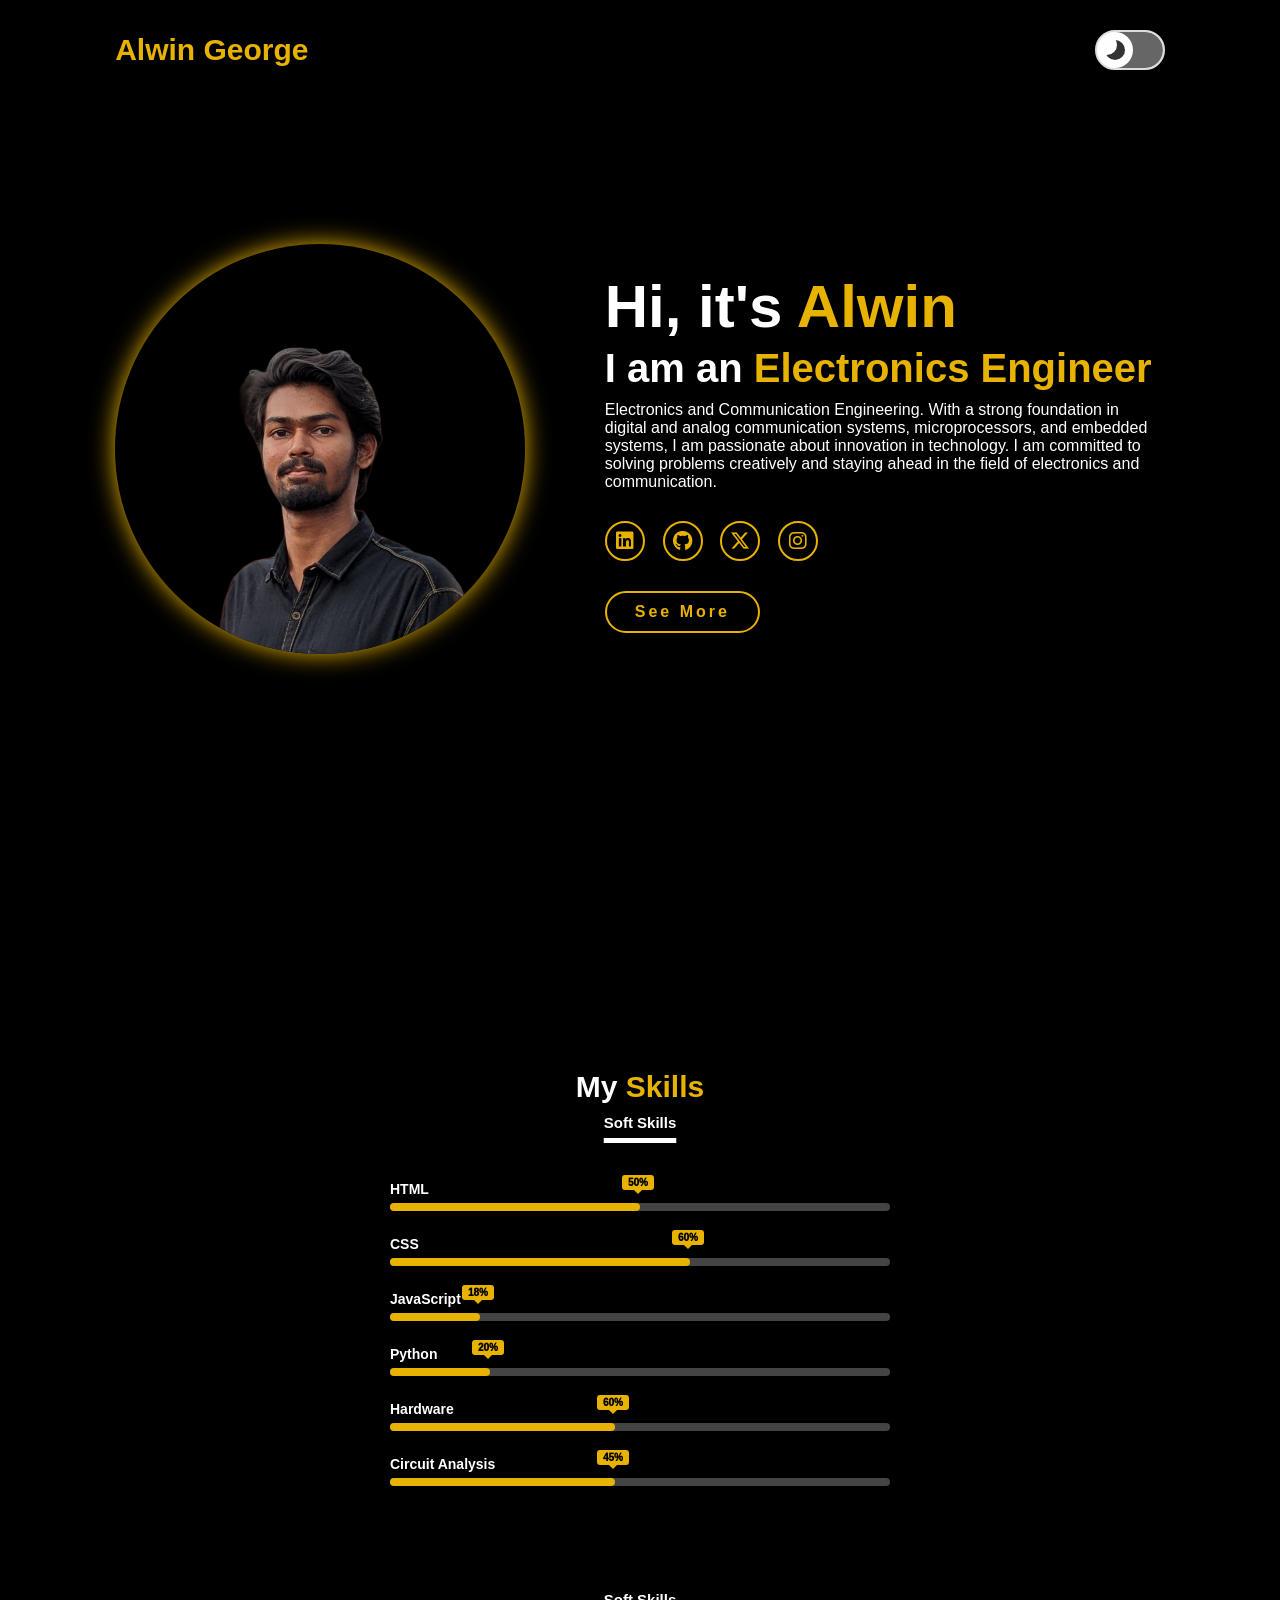
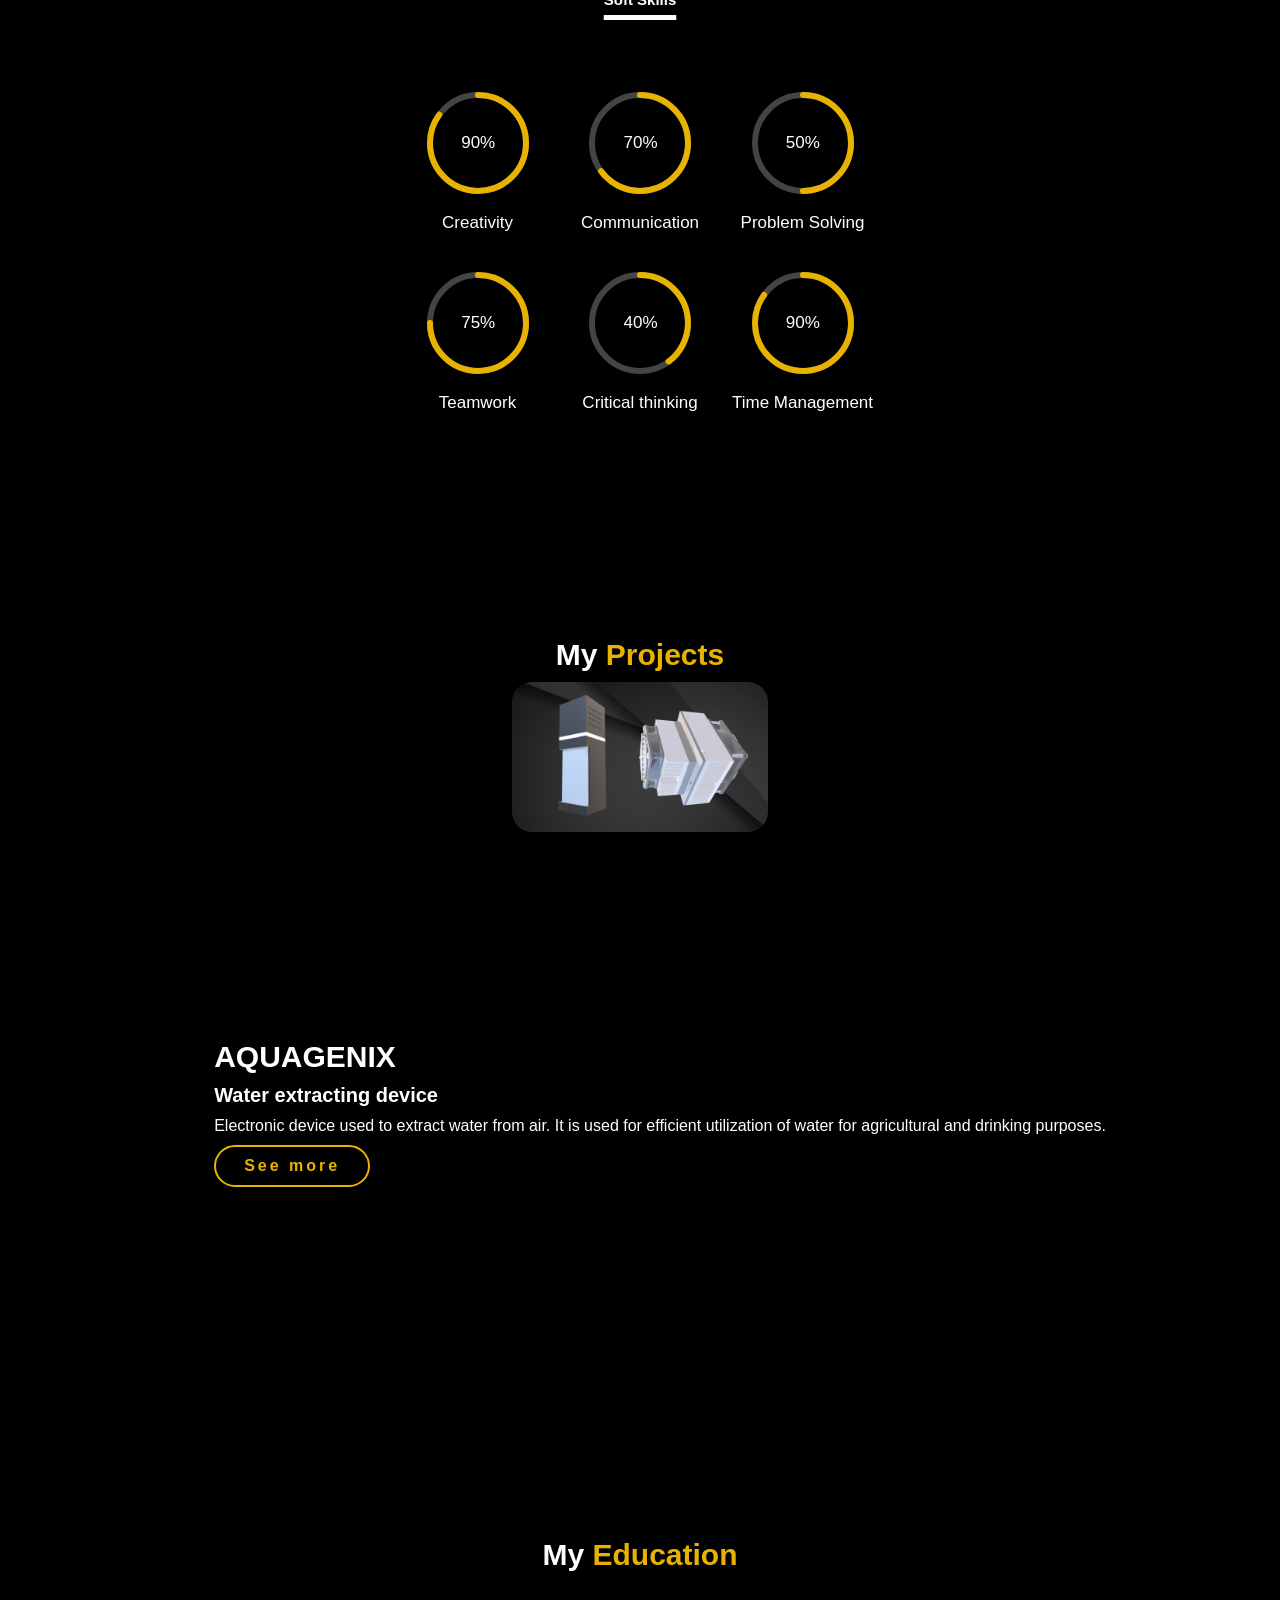
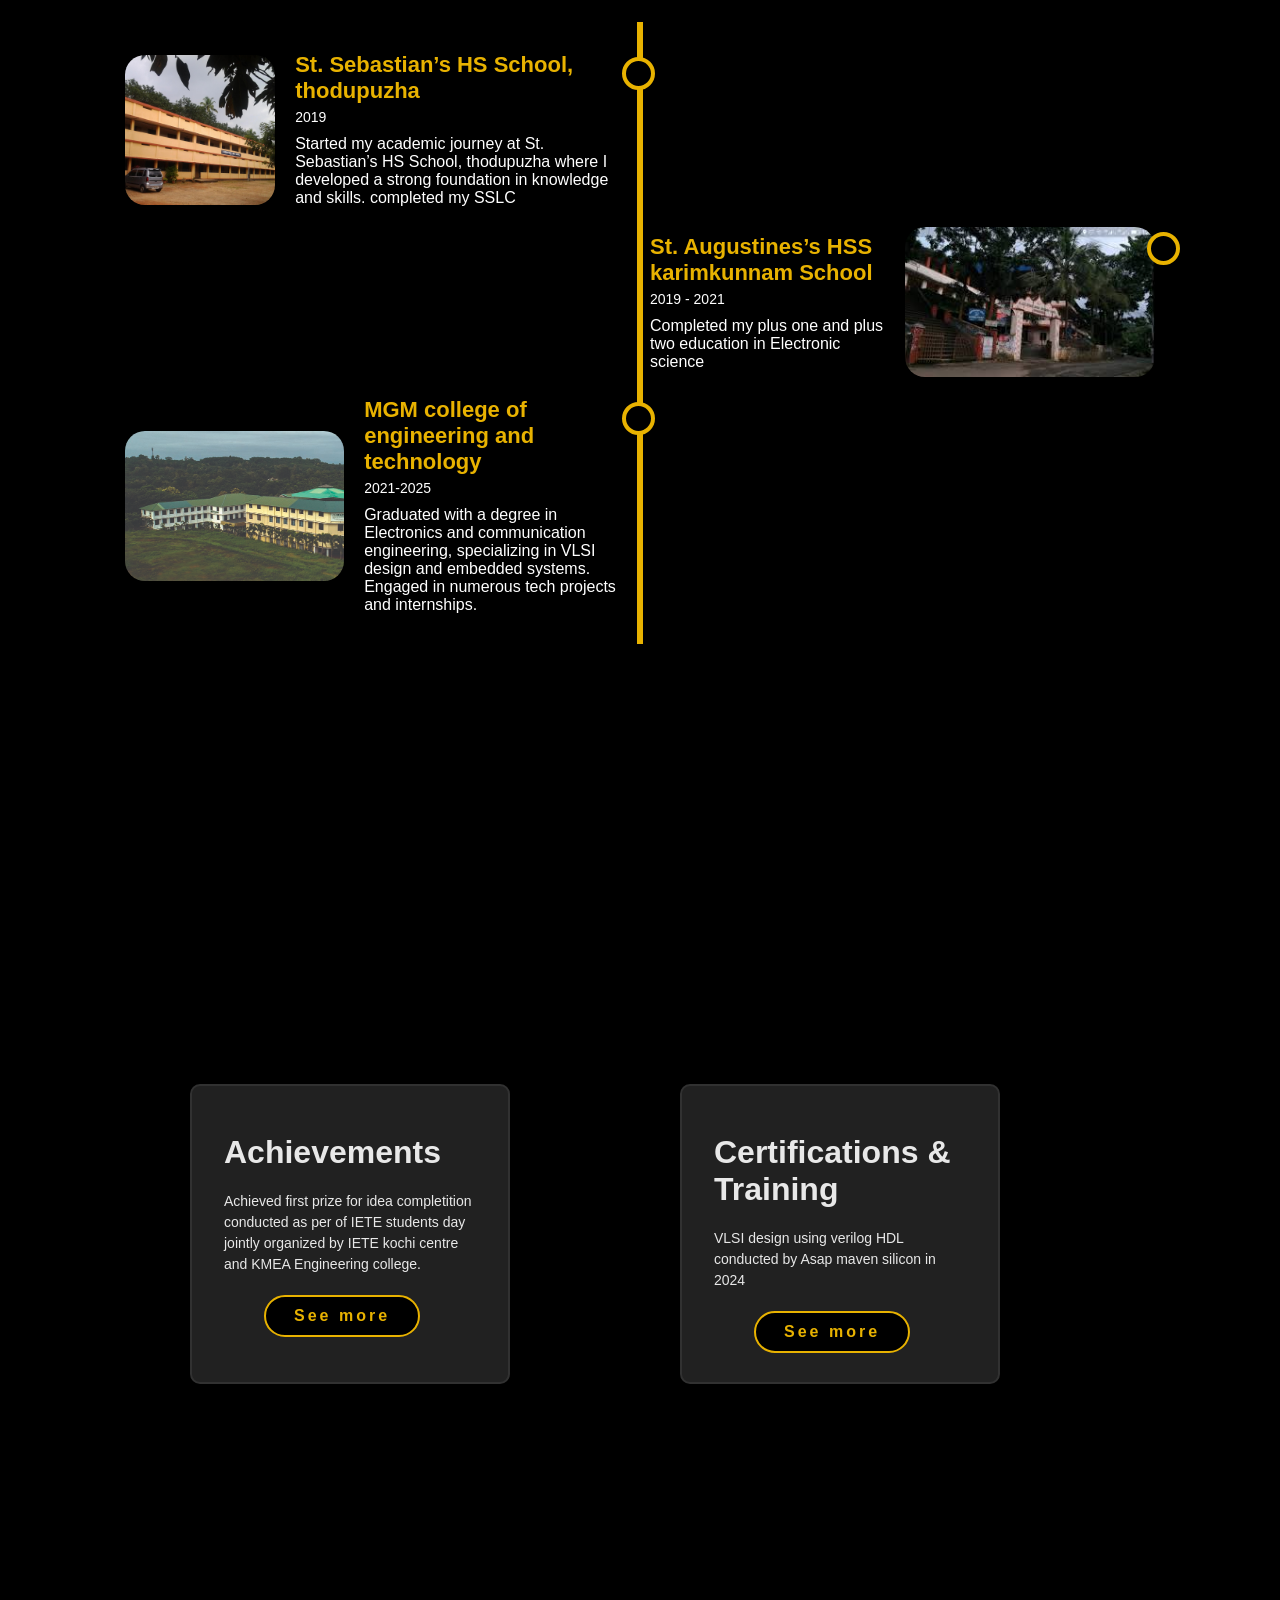
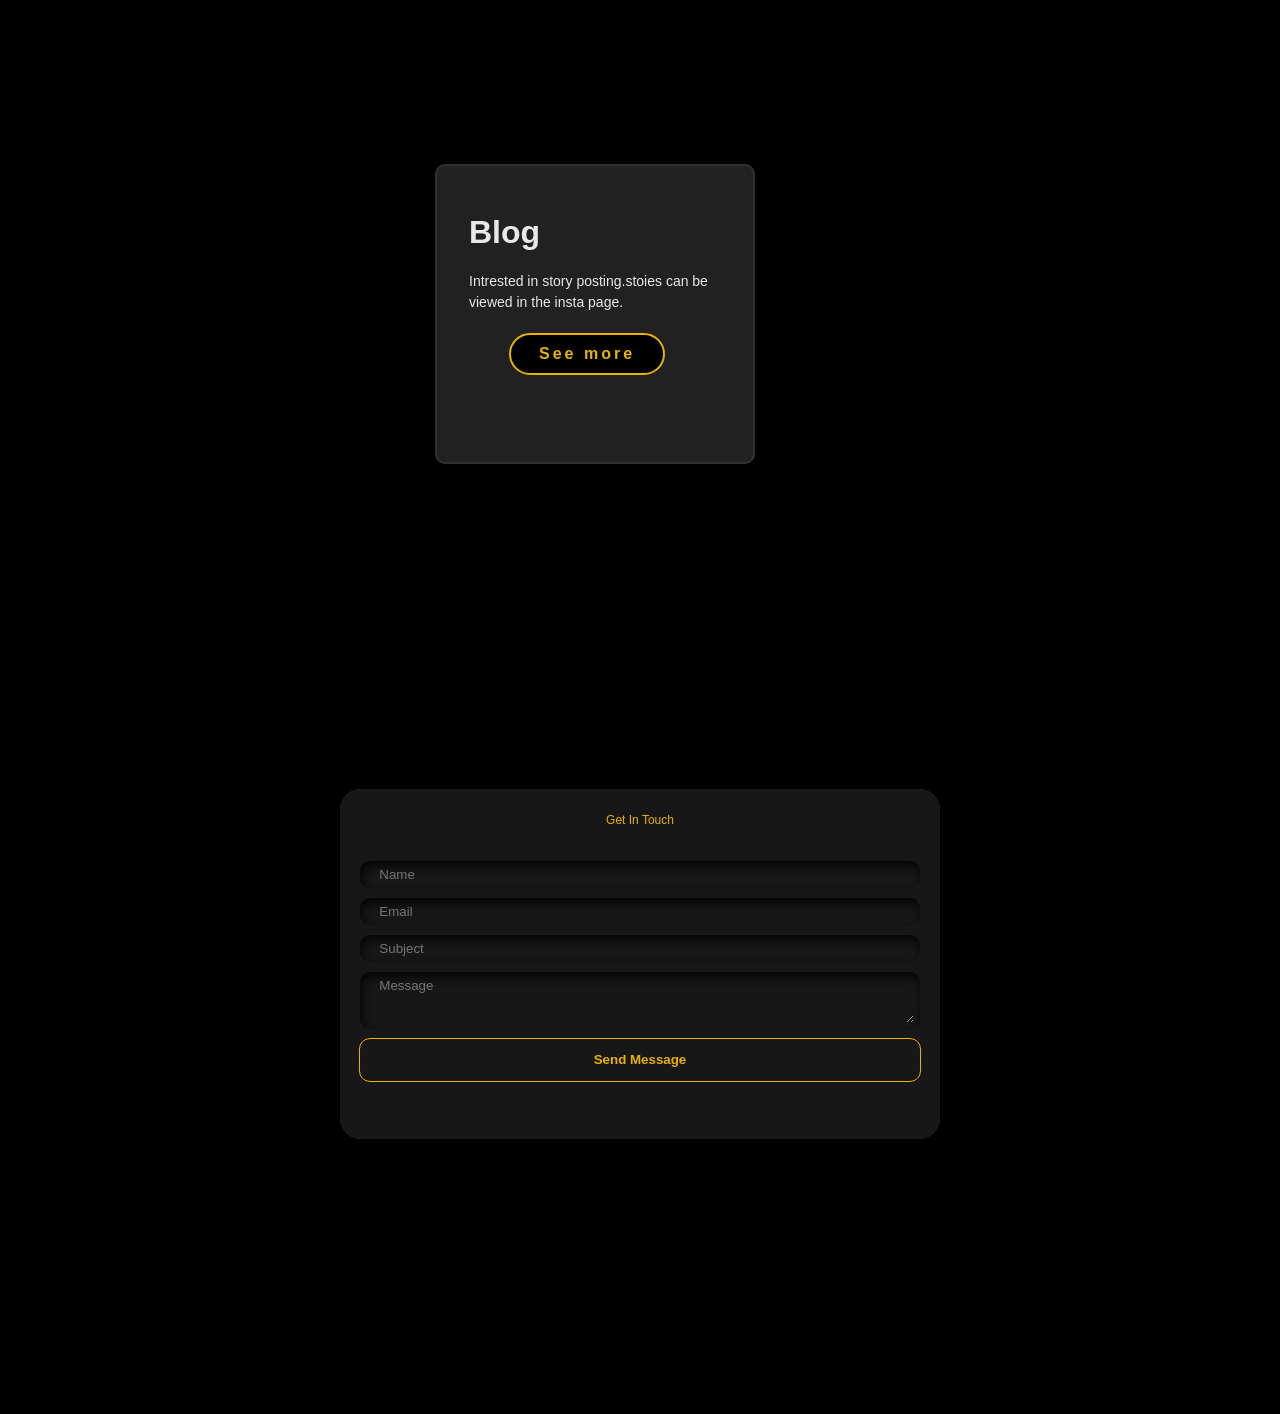
==== commit 594e09ba: "Update index.html Signed-off-by: Alwin george <skywalker882288@gmail.com>" ====
--- a/index.html
+++ b/index.html
@@ -36,9 +36,27 @@
                     <a href="https://x.com/Skywalker882288"><i class="fa-brands fa-x-twitter"></i></a>
                     <a href="https://www.instagram.com/alwin4244/profilecard/?igsh=MTJyeGJkdmxrNzdmYg=="><i class="fa-brands fa-instagram"></i></a>
                 </div>
-                <a href="#" class="btn">See More</a>
-            </div>
-        </section>
+                <a href="#" class="btn" id="seeMoreBtn">See More</a>
+                <div id="modal" class="modal">
+                    <div  class="modal-content">
+                        <span  class="close">&times;</span>
+                        <h2>About me</h2>
+                        <img src="alwin.png" alt="Alwin George">
+                        <p> Hello! My name is Alwin George. I am an Electronics and
+                            Communication Engineer passionate about VLSI, digital electronics,
+                            embedded systems, and technology. I enjoy learning new technologies
+                            and working on interesting electronics projects.
+                        </p>
+
+                    </div>
+
+                </div>
+
+              
+            </div>
+        </section>
+
+       
 
         <section class="skills">
             <h1 class="sub-title">
@@ -326,7 +344,10 @@
                 document.body.classList.toggle("dark-theme");
             };
         </script>
+
+         
         
     </body>
+    <script src="script.js"></script>
     
 </html>
--- a/style.css
+++ b/style.css
@@ -225,11 +225,14 @@
     padding: 12rem 0 1rem;
   }
   
-  .one{
-    height: 70vh;
+  .one {
+    min-height: 70vh;
     display: flex;
+    justify-content: center;
+    align-items: flex-start;
+    gap: 80px;
     flex-wrap: wrap;
-  }
+}
   
   .heading{
     text-align: center;
@@ -240,14 +243,10 @@
   }
   
   .container {
-  position: relative;
-  max-width: 500px;
-  width: 100%;
-  background: transparent;
-  margin: 0 55px;
-  padding: 10px 20px;
-  border-radius: 7px;
-  }
+    max-width: 500px;
+    width: 100%;
+    margin: 0 auto;
+}
   
   .container .skill-box {
   width: 100%;
